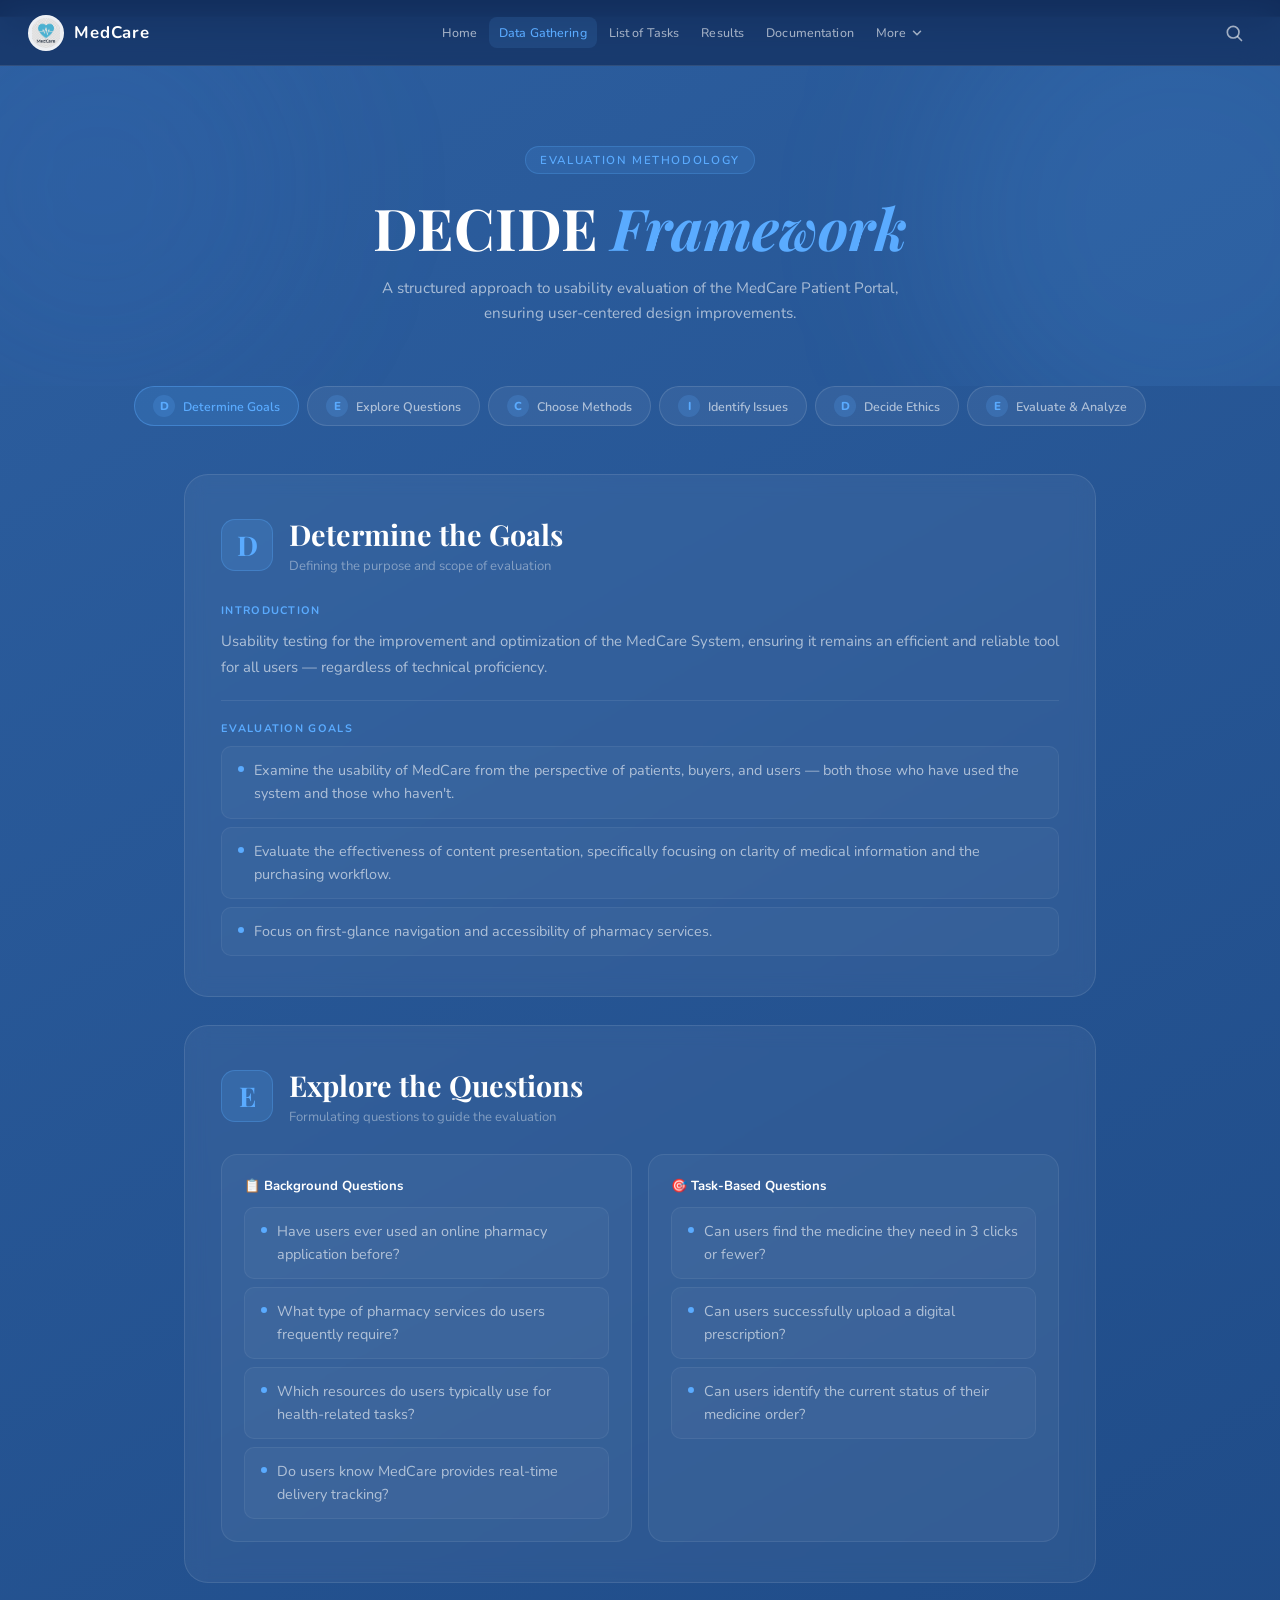
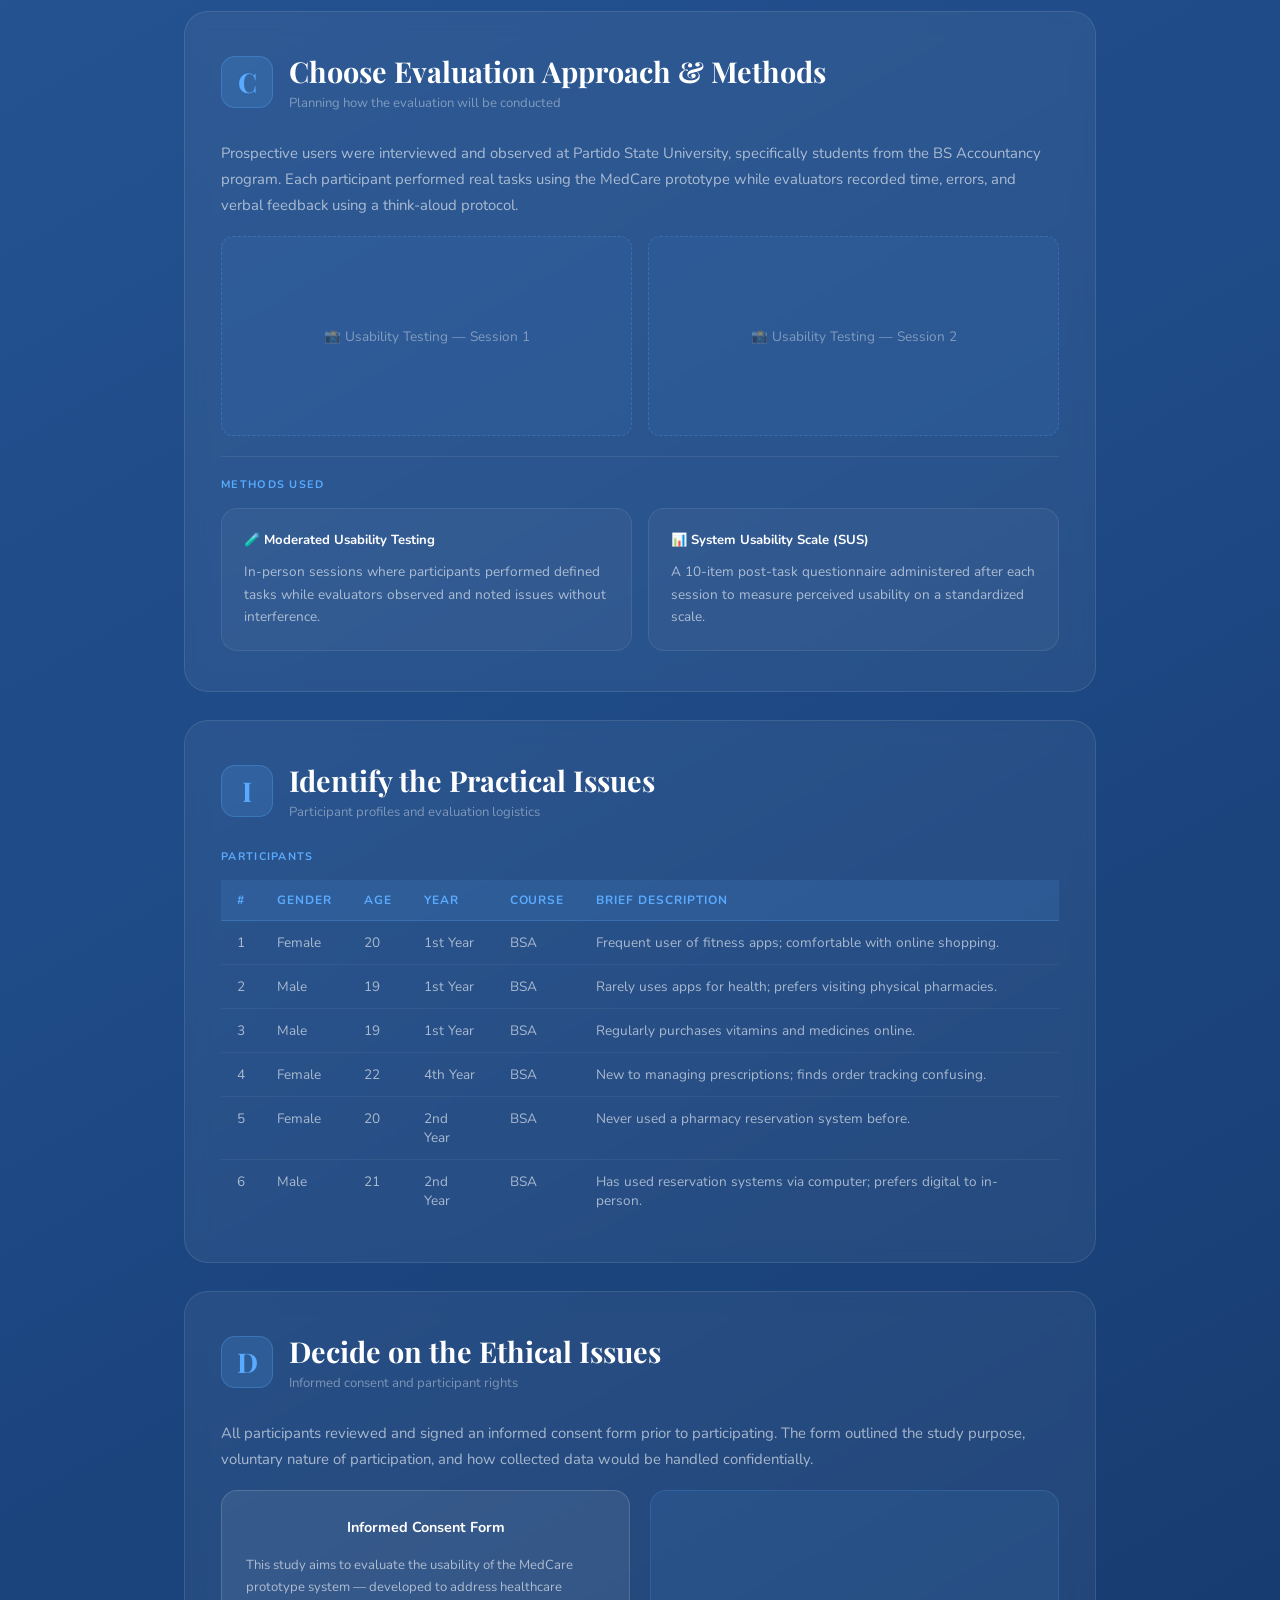
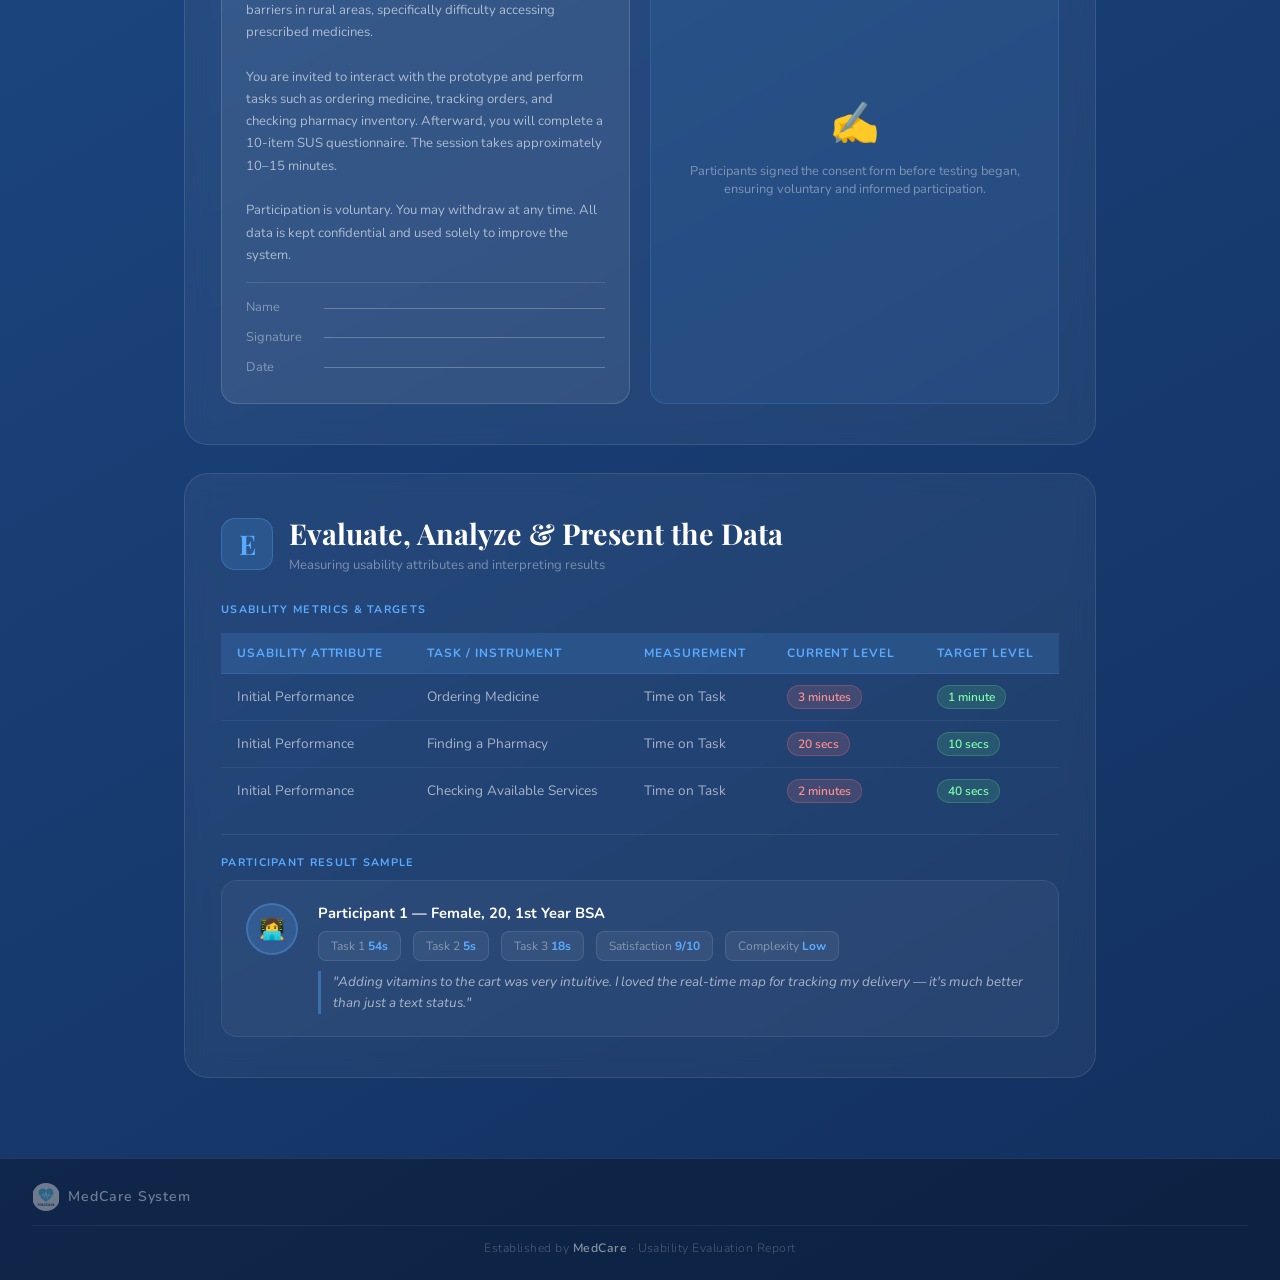
==== data_gathering.html @ a748c7f3 "Add files via upload" ====
<!DOCTYPE html>
<html lang="en">
<head>
  <meta charset="UTF-8" />
  <meta name="viewport" content="width=device-width, initial-scale=1.0"/>
  <title>Data Gathering – MedCare</title>
  <link href="https://fonts.googleapis.com/css2?family=Playfair+Display:ital,wght@0,600;0,700;1,600&family=Nunito:wght@300;400;500;600;700&display=swap" rel="stylesheet"/>
  <link rel="stylesheet" href="style.css">
  
</head>
<body>

<!-- SEARCH OVERLAY -->
<div class="search-overlay" id="searchOverlay">
  <div class="search-box">
    <svg class="search-icon-overlay" viewBox="0 0 24 24" fill="none" width="20" height="20">
      <circle cx="11" cy="11" r="7" stroke="currentColor" stroke-width="2"/>
      <path d="M16.5 16.5L21 21" stroke="currentColor" stroke-width="2" stroke-linecap="round"/>
    </svg>
    <input type="text" id="searchInput" placeholder="Search topics, sections…" autocomplete="off"/>
    <button class="search-close" id="searchClose" title="Close">
      <svg viewBox="0 0 24 24" fill="none" width="20" height="20">
        <path d="M18 6L6 18M6 6l12 12" stroke="currentColor" stroke-width="2" stroke-linecap="round"/>
      </svg>
    </button>
  </div>
  <div class="search-results" id="searchResults">
    <p class="search-hint">Type to search sections…</p>
  </div>
</div>

<!-- NAVBAR -->
<nav id="mainNav">
  <div class="nav-brand">
    <div class="nav-icon">
      <img src="MC_logo.png" alt="MedCare Logo" width="30" height="30" style="object-fit:contain;border-radius:50%;"/>
    </div>
    <span class="nav-title">MedCare</span>
  </div>
  <ul class="nav-links" id="navLinks">
    <li><a href="index.html" class="nav-link">Home</a></li>
    <li><a href="data_gathering.html" class="nav-link active">Data Gathering</a></li>
    <li><a href="task.html" class="nav-link">List of Tasks</a></li>
    <li><a href="results.html" class="nav-link">Results</a></li>
    <li><a href="documentation.html" class="nav-link">Documentation</a></li>
    <li class="nav-more-wrap">
      <button class="nav-link nav-more-btn" id="moreBtn">
        More
        <svg viewBox="0 0 16 16" fill="none" width="14" height="14">
          <path d="M4 6l4 4 4-4" stroke="currentColor" stroke-width="1.8" stroke-linecap="round" stroke-linejoin="round"/>
        </svg>
      </button>
      <div class="dropdown-menu" id="dropdownMenu">
        <a href="reflect.html" class="dropdown-item">Reflections</a>
        <a href="findings.html" class="dropdown-item">Additional Findings</a>
        <a href="prototype.html" class="dropdown-item">Prototype Walkthrough</a>
        <a href="videodemo.html" class="dropdown-item">Video Demonstration</a>
      </div>
    </li>
  </ul>
  <div class="nav-actions">
    <button class="search-btn" id="searchBtn" title="Search">
      <svg viewBox="0 0 24 24" fill="none" width="20" height="20">
        <circle cx="11" cy="11" r="7" stroke="currentColor" stroke-width="2"/>
        <path d="M16.5 16.5L21 21" stroke="currentColor" stroke-width="2" stroke-linecap="round"/>
      </svg>
    </button>
    <button class="hamburger" id="hamburger" title="Menu">
      <span></span><span></span><span></span>
    </button>
  </div>
</nav>

<!-- MOBILE MENU -->
<div class="mobile-menu" id="mobileMenu">
  <a href="index.html" class="mobile-link">Home</a>
  <a href="data_gathering.html" class="mobile-link active">Data Gathering</a>
  <a href="index.html#tasks" class="mobile-link">List of Tasks</a>
  <a href="results.html" class="mobile-link">Results</a>
  <a href="documentation.html" class="mobile-link">Documentation</a>
  <div class="mobile-divider"></div>
  <p class="mobile-section-label">More</p>
  <a href="reflect.html" class="mobile-link">Reflections</a>
  <a href="findings.html" class="mobile-link">Additional Findings</a>
  <a href="prototype.html" class="mobile-link">Prototype Walkthrough</a>
  <a href="videodemo.html" class="mobile-link">Video Demonstration</a>
</div>

<!-- HERO -->
<div class="decide-hero">
  <div class="orb1"></div>
  <div class="orb2"></div>
  <div class="decide-hero-content">
    <div class="decide-hero-badge">Evaluation Methodology</div>
    <h1>DECIDE <em>Framework</em></h1>
    <p>A structured approach to usability evaluation of the MedCare Patient Portal, ensuring user-centered design improvements.</p>
  </div>
</div>

<!-- STEP PILLS -->
<div class="decide-steps-nav">
  <a href="#step-d1" class="step-pill active"><span class="step-pill-letter">D</span> Determine Goals</a>
  <a href="#step-e1" class="step-pill"><span class="step-pill-letter">E</span> Explore Questions</a>
  <a href="#step-c" class="step-pill"><span class="step-pill-letter">C</span> Choose Methods</a>
  <a href="#step-i" class="step-pill"><span class="step-pill-letter">I</span> Identify Issues</a>
  <a href="#step-d2" class="step-pill"><span class="step-pill-letter">D</span> Decide Ethics</a>
  <a href="#step-e2" class="step-pill"><span class="step-pill-letter">E</span> Evaluate &amp; Analyze</a>
</div>

<!-- MAIN CONTENT -->
<div class="decide-content">

  <!-- D1 -->
  <div class="decide-card" id="step-d1">
    <div class="decide-card-header">
      <div class="decide-letter-badge">D</div>
      <div>
        <h2>Determine the Goals</h2>
        <p class="card-subtitle">Defining the purpose and scope of evaluation</p>
      </div>
    </div>
    <span class="section-label">Introduction</span>
    <p class="decide-text">
      Usability testing for the improvement and optimization of the MedCare System, ensuring it remains an efficient and reliable tool for all users — regardless of technical proficiency.
    </p>
    <div class="card-divider"></div>
    <span class="section-label">Evaluation Goals</span>
    <ul class="decide-list">
      <li>Examine the usability of MedCare from the perspective of patients, buyers, and users — both those who have used the system and those who haven't.</li>
      <li>Evaluate the effectiveness of content presentation, specifically focusing on clarity of medical information and the purchasing workflow.</li>
      <li>Focus on first-glance navigation and accessibility of pharmacy services.</li>
    </ul>
  </div>

  <!-- E1 -->
  <div class="decide-card" id="step-e1">
    <div class="decide-card-header">
      <div class="decide-letter-badge">E</div>
      <div>
        <h2>Explore the Questions</h2>
        <p class="card-subtitle">Formulating questions to guide the evaluation</p>
      </div>
    </div>
    <div class="two-col">
      <div class="sub-card">
        <h4>📋 Background Questions</h4>
        <ul class="decide-list">
          <li>Have users ever used an online pharmacy application before?</li>
          <li>What type of pharmacy services do users frequently require?</li>
          <li>Which resources do users typically use for health-related tasks?</li>
          <li>Do users know MedCare provides real-time delivery tracking?</li>
        </ul>
      </div>
      <div class="sub-card">
        <h4>🎯 Task-Based Questions</h4>
        <ul class="decide-list">
          <li>Can users find the medicine they need in 3 clicks or fewer?</li>
          <li>Can users successfully upload a digital prescription?</li>
          <li>Can users identify the current status of their medicine order?</li>
        </ul>
      </div>
    </div>
  </div>

  <!-- C -->
  <div class="decide-card" id="step-c">
    <div class="decide-card-header">
      <div class="decide-letter-badge">C</div>
      <div>
        <h2>Choose Evaluation Approach &amp; Methods</h2>
        <p class="card-subtitle">Planning how the evaluation will be conducted</p>
      </div>
    </div>
    <p class="decide-text">
      Prospective users were interviewed and observed at Partido State University, specifically students from the BS Accountancy program. Each participant performed real tasks using the MedCare prototype while evaluators recorded time, errors, and verbal feedback using a think-aloud protocol.
    </p>
    <div class="two-col">
      <div class="image-placeholder">📸 Usability Testing — Session 1</div>
      <div class="image-placeholder">📸 Usability Testing — Session 2</div>
    </div>
    <div class="card-divider"></div>
    <span class="section-label">Methods Used</span>
    <div class="two-col">
      <div class="sub-card">
        <h4>🧪 Moderated Usability Testing</h4>
        <p style="font-size:0.85rem;color:var(--white-60);line-height:1.65;">In-person sessions where participants performed defined tasks while evaluators observed and noted issues without interference.</p>
      </div>
      <div class="sub-card">
        <h4>📊 System Usability Scale (SUS)</h4>
        <p style="font-size:0.85rem;color:var(--white-60);line-height:1.65;">A 10-item post-task questionnaire administered after each session to measure perceived usability on a standardized scale.</p>
      </div>
    </div>
  </div>

  <!-- I -->
  <div class="decide-card" id="step-i">
    <div class="decide-card-header">
      <div class="decide-letter-badge">I</div>
      <div>
        <h2>Identify the Practical Issues</h2>
        <p class="card-subtitle">Participant profiles and evaluation logistics</p>
      </div>
    </div>
    <span class="section-label">Participants</span>
    <div class="decide-table-wrap">
      <table class="decide-table">
        <thead>
          <tr>
            <th>#</th><th>Gender</th><th>Age</th><th>Year</th><th>Course</th><th>Brief Description</th>
          </tr>
        </thead>
        <tbody>
          <tr><td>1</td><td>Female</td><td>20</td><td>1st Year</td><td>BSA</td><td>Frequent user of fitness apps; comfortable with online shopping.</td></tr>
          <tr><td>2</td><td>Male</td><td>19</td><td>1st Year</td><td>BSA</td><td>Rarely uses apps for health; prefers visiting physical pharmacies.</td></tr>
          <tr><td>3</td><td>Male</td><td>19</td><td>1st Year</td><td>BSA</td><td>Regularly purchases vitamins and medicines online.</td></tr>
          <tr><td>4</td><td>Female</td><td>22</td><td>4th Year</td><td>BSA</td><td>New to managing prescriptions; finds order tracking confusing.</td></tr>
          <tr><td>5</td><td>Female</td><td>20</td><td>2nd Year</td><td>BSA</td><td>Never used a pharmacy reservation system before.</td></tr>
          <tr><td>6</td><td>Male</td><td>21</td><td>2nd Year</td><td>BSA</td><td>Has used reservation systems via computer; prefers digital to in-person.</td></tr>
        </tbody>
      </table>
    </div>
  </div>

  <!-- D2 -->
  <div class="decide-card" id="step-d2">
    <div class="decide-card-header">
      <div class="decide-letter-badge">D</div>
      <div>
        <h2>Decide on the Ethical Issues</h2>
        <p class="card-subtitle">Informed consent and participant rights</p>
      </div>
    </div>
    <p class="decide-text">
      All participants reviewed and signed an informed consent form prior to participating. The form outlined the study purpose, voluntary nature of participation, and how collected data would be handled confidentially.
    </p>
    <div class="consent-grid">
      <div class="consent-doc">
        <h4>Informed Consent Form</h4>
        <p>This study aims to evaluate the usability of the MedCare prototype system — developed to address healthcare barriers in rural areas, specifically difficulty accessing prescribed medicines.</p>
        <br/>
        <p>You are invited to interact with the prototype and perform tasks such as ordering medicine, tracking orders, and checking pharmacy inventory. Afterward, you will complete a 10-item SUS questionnaire. The session takes approximately 10–15 minutes.</p>
        <br/>
        <p>Participation is voluntary. You may withdraw at any time. All data is kept confidential and used solely to improve the system.</p>
        <div class="sign-line">
          <div class="sign-field"><span>Name</span><div class="line"></div></div>
          <div class="sign-field"><span>Signature</span><div class="line"></div></div>
          <div class="sign-field"><span>Date</span><div class="line"></div></div>
        </div>
      </div>
      <div class="consent-photo">
        <div class="consent-photo-icon">✍️</div>
        <p>Participants signed the consent form before testing began, ensuring voluntary and informed participation.</p>
      </div>
    </div>
  </div>

  <!-- E2 -->
  <div class="decide-card" id="step-e2">
    <div class="decide-card-header">
      <div class="decide-letter-badge">E</div>
      <div>
        <h2>Evaluate, Analyze &amp; Present the Data</h2>
        <p class="card-subtitle">Measuring usability attributes and interpreting results</p>
      </div>
    </div>
    <span class="section-label">Usability Metrics &amp; Targets</span>
    <div class="metrics-table-wrap">
      <table class="metrics-table">
        <thead>
          <tr>
            <th>Usability Attribute</th>
            <th>Task / Instrument</th>
            <th>Measurement</th>
            <th>Current Level</th>
            <th>Target Level</th>
          </tr>
        </thead>
        <tbody>
          <tr>
            <td>Initial Performance</td><td>Ordering Medicine</td><td>Time on Task</td>
            <td><span class="badge-current">3 minutes</span></td>
            <td><span class="badge-target">1 minute</span></td>
          </tr>
          <tr>
            <td>Initial Performance</td><td>Finding a Pharmacy</td><td>Time on Task</td>
            <td><span class="badge-current">20 secs</span></td>
            <td><span class="badge-target">10 secs</span></td>
          </tr>
          <tr>
            <td>Initial Performance</td><td>Checking Available Services</td><td>Time on Task</td>
            <td><span class="badge-current">2 minutes</span></td>
            <td><span class="badge-target">40 secs</span></td>
          </tr>
        </tbody>
      </table>
    </div>
    <div class="card-divider"></div>
    <span class="section-label">Participant Result Sample</span>
    <div class="participant-result">
      <div class="participant-avatar">👩‍💻</div>
      <div class="participant-info">
        <h4>Participant 1 — Female, 20, 1st Year BSA</h4>
        <div class="participant-metrics">
          <div class="p-metric"><span>Task 1 </span><strong>54s</strong></div>
          <div class="p-metric"><span>Task 2 </span><strong>5s</strong></div>
          <div class="p-metric"><span>Task 3 </span><strong>18s</strong></div>
          <div class="p-metric"><span>Satisfaction </span><strong>9/10</strong></div>
          <div class="p-metric"><span>Complexity </span><strong>Low</strong></div>
        </div>
        <p class="participant-quote">"Adding vitamins to the cart was very intuitive. I loved the real-time map for tracking my delivery — it's much better than just a text status."</p>
      </div>
    </div>
  </div>

</div>

<!-- FOOTER -->
<footer>
  <div class="footer-top">
    <div class="footer-logo">
      <img src="MC_logo.png" alt="MedCare Logo" width="28" height="28" style="object-fit:contain;opacity:0.45;border-radius:50%;"/>
      <span class="footer-brand">MedCare System</span>
    </div>

  </div>
  <div class="footer-bottom" style="text-align:center;">
    <p class="footer-text">Established by <span class="footer-highlight">MedCare</span> · Usability Evaluation Report</p>
  </div>
</footer>

<script src="script.js"></script>
</body>
</html>
---- style.css ----
:root {
  --bg-top: #2d5fa0;
  --bg-mid: #1e4a86;
  --bg-bottom: #122f5e;
  --accent: #5aabff;
  --accent-glow: rgba(90,171,255,0.35);
  --white: #ffffff;
  --white-80: rgba(255,255,255,0.80);
  --white-60: rgba(255,255,255,0.60);
  --white-40: rgba(255,255,255,0.40);
  --white-20: rgba(255,255,255,0.18);
  --white-10: rgba(255,255,255,0.09);
  --avatar-bg: rgba(160,195,240,0.40);
  --nav-h: 66px;
}

*, *::before, *::after { box-sizing: border-box; margin: 0; padding: 0; }

html { scroll-behavior: smooth; }

body {
  font-family: 'Nunito', sans-serif;
  background: linear-gradient(150deg, var(--bg-top) 0%, var(--bg-mid) 50%, var(--bg-bottom) 100%);
  min-height: 100vh;
  color: var(--white);
  overflow-x: hidden;
}

/* ══════════════════════════════════════
   NAV
══════════════════════════════════════ */
nav {
  position: sticky;
  top: 0;
  z-index: 100;
  height: var(--nav-h);
  display: flex;
  align-items: center;
  justify-content: space-between;
  padding: 0 28px;
  background: rgba(18, 47, 94, 0.72);
  backdrop-filter: blur(18px);
  -webkit-backdrop-filter: blur(18px);
  border-bottom: 1px solid rgba(255,255,255,0.10);
  gap: 16px;
}

/* Brand */
.nav-brand {
  display: flex;
  align-items: center;
  gap: 10px;
  flex-shrink: 0;
  text-decoration: none;
}

.nav-icon {
  width: 36px;
  height: 36px;
  border-radius: 50%;
  background: rgba(255,255,255,0.92);
  display: flex;
  align-items: center;
  justify-content: center;
  border: 1.5px solid rgba(255,255,255,0.28);
  transition: background 0.2s;
  overflow: hidden;
}

.nav-brand:hover .nav-icon {
  background: rgba(255,255,255,0.20);
}

.nav-title {
  font-size: 1.05rem;
  font-weight: 700;
  letter-spacing: 0.05em;
  color: var(--white);
}

/* Desktop links */
.nav-links {
  display: flex;
  list-style: none;
  align-items: center;
  gap: 2px;
  flex: 1;
  justify-content: center;
  flex-wrap: nowrap;
}

.nav-link {
  font-size: 0.78rem;
  font-weight: 500;
  color: var(--white-60);
  text-decoration: none;
  padding: 7px 10px;
  border-radius: 8px;
  white-space: nowrap;
  transition: color 0.2s, background 0.2s;
  background: none;
  border: none;
  cursor: pointer;
  font-family: 'Nunito', sans-serif;
  display: flex;
  align-items: center;
  gap: 4px;
  letter-spacing: 0.01em;
}

.nav-link:hover, .nav-link.active {
  color: var(--white);
  background: rgba(255,255,255,0.10);
}

.nav-link.active {
  color: var(--accent);
  background: rgba(90,171,255,0.12);
}

/* More dropdown */
.nav-more-wrap {
  position: relative;
  list-style: none;
}

.nav-more-btn svg {
  transition: transform 0.25s ease;
}

.nav-more-btn.open svg {
  transform: rotate(180deg);
}

.dropdown-menu {
  position: absolute;
  top: calc(100% + 10px);
  right: 0;
  min-width: 190px;
  background: rgba(18, 47, 94, 0.96);
  backdrop-filter: blur(20px);
  -webkit-backdrop-filter: blur(20px);
  border: 1px solid rgba(255,255,255,0.13);
  border-radius: 14px;
  padding: 8px;
  display: flex;
  flex-direction: column;
  gap: 2px;
  box-shadow: 0 16px 48px rgba(0,0,0,0.40);
  opacity: 0;
  pointer-events: none;
  transform: translateY(-8px) scale(0.97);
  transition: opacity 0.22s ease, transform 0.22s ease;
  z-index: 200;
}

.dropdown-menu.open {
  opacity: 1;
  pointer-events: all;
  transform: translateY(0) scale(1);
}

.dropdown-item {
  font-size: 0.82rem;
  font-weight: 500;
  color: var(--white-60);
  text-decoration: none;
  padding: 9px 14px;
  border-radius: 8px;
  transition: color 0.18s, background 0.18s;
  white-space: nowrap;
}

.dropdown-item:hover {
  color: var(--white);
  background: rgba(255,255,255,0.09);
}

.dropdown-item.active {
  color: var(--accent);
  background: rgba(90,171,255,0.12);
}

/* Nav actions */
.nav-actions {
  display: flex;
  align-items: center;
  gap: 6px;
  flex-shrink: 0;
}

.search-btn {
  background: none;
  border: none;
  cursor: pointer;
  color: var(--white-60);
  width: 36px;
  height: 36px;
  border-radius: 50%;
  display: flex;
  align-items: center;
  justify-content: center;
  transition: color 0.2s, background 0.2s;
}

.search-btn:hover {
  color: var(--white);
  background: rgba(255,255,255,0.10);
}

.hamburger {
  background: none;
  border: none;
  cursor: pointer;
  display: none;
  flex-direction: column;
  gap: 5px;
  padding: 6px;
  width: 36px;
  height: 36px;
  align-items: center;
  justify-content: center;
  border-radius: 8px;
  transition: background 0.2s;
}

.hamburger:hover { background: rgba(255,255,255,0.10); }

.hamburger span {
  display: block;
  width: 22px;
  height: 2px;
  background: var(--white);
  border-radius: 2px;
  transition: transform 0.3s ease, opacity 0.3s ease;
}

.hamburger.open span:nth-child(1) { transform: translateY(7px) rotate(45deg); }
.hamburger.open span:nth-child(2) { opacity: 0; }
.hamburger.open span:nth-child(3) { transform: translateY(-7px) rotate(-45deg); }

/* ══════════════════════════════════════
   MOBILE MENU
══════════════════════════════════════ */
.mobile-menu {
  position: fixed;
  top: var(--nav-h);
  left: 0; right: 0;
  background: rgba(15, 40, 82, 0.97);
  backdrop-filter: blur(20px);
  -webkit-backdrop-filter: blur(20px);
  border-bottom: 1px solid rgba(255,255,255,0.10);
  padding: 16px;
  display: flex;
  flex-direction: column;
  gap: 2px;
  z-index: 99;
  transform: translateY(-110%);
  transition: transform 0.35s cubic-bezier(0.4,0,0.2,1);
  max-height: calc(100vh - var(--nav-h));
  overflow-y: auto;
}

.mobile-menu.open {
  transform: translateY(0);
}

.mobile-link {
  font-size: 0.92rem;
  font-weight: 500;
  color: var(--white-60);
  text-decoration: none;
  padding: 12px 14px;
  border-radius: 10px;
  transition: color 0.2s, background 0.2s;
}

.mobile-link:hover, .mobile-link.active {
  color: var(--white);
  background: rgba(255,255,255,0.08);
}

.mobile-link.active { color: var(--accent); }

.mobile-divider {
  height: 1px;
  background: rgba(255,255,255,0.10);
  margin: 8px 0;
}

.mobile-section-label {
  font-size: 0.7rem;
  font-weight: 600;
  color: var(--white-40);
  text-transform: uppercase;
  letter-spacing: 0.12em;
  padding: 4px 14px 2px;
}

/* ══════════════════════════════════════
   SEARCH OVERLAY
══════════════════════════════════════ */
.search-overlay {
  position: fixed;
  inset: 0;
  z-index: 300;
  background: rgba(12, 32, 68, 0.88);
  backdrop-filter: blur(16px);
  -webkit-backdrop-filter: blur(16px);
  display: flex;
  flex-direction: column;
  align-items: center;
  padding-top: 100px;
  opacity: 0;
  pointer-events: none;
  transition: opacity 0.25s ease;
}

.search-overlay.open {
  opacity: 1;
  pointer-events: all;
}

.search-box {
  display: flex;
  align-items: center;
  gap: 12px;
  width: 100%;
  max-width: 560px;
  background: rgba(255,255,255,0.08);
  border: 1.5px solid rgba(255,255,255,0.20);
  border-radius: 14px;
  padding: 14px 18px;
  margin: 0 20px;
  transition: border-color 0.2s;
}

.search-box:focus-within {
  border-color: var(--accent);
  box-shadow: 0 0 0 4px rgba(90,171,255,0.15);
}

.search-icon-overlay {
  color: var(--white-60);
  flex-shrink: 0;
}

#searchInput {
  flex: 1;
  background: none;
  border: none;
  outline: none;
  font-family: 'Nunito', sans-serif;
  font-size: 1rem;
  font-weight: 500;
  color: var(--white);
}

#searchInput::placeholder { color: var(--white-40); }

.search-close {
  background: none;
  border: none;
  color: var(--white-60);
  cursor: pointer;
  padding: 4px;
  border-radius: 6px;
  display: flex;
  transition: color 0.2s;
}

.search-close:hover { color: var(--white); }

.search-results {
  width: 100%;
  max-width: 560px;
  margin: 12px 20px 0;
  display: flex;
  flex-direction: column;
  gap: 4px;
}

.search-hint {
  font-size: 0.85rem;
  color: var(--white-40);
  text-align: center;
  padding: 20px 0;
}

.search-result-item {
  display: flex;
  align-items: center;
  gap: 12px;
  background: rgba(255,255,255,0.06);
  border: 1px solid rgba(255,255,255,0.09);
  border-radius: 10px;
  padding: 13px 16px;
  text-decoration: none;
  color: var(--white-80);
  font-size: 0.88rem;
  font-weight: 500;
  transition: background 0.18s, color 0.18s;
  cursor: pointer;
}

.search-result-item:hover {
  background: rgba(90,171,255,0.12);
  color: var(--white);
  border-color: rgba(90,171,255,0.25);
}

.search-result-icon {
  width: 30px;
  height: 30px;
  border-radius: 8px;
  background: rgba(90,171,255,0.15);
  display: flex;
  align-items: center;
  justify-content: center;
  font-size: 0.85rem;
  flex-shrink: 0;
}

/* ══════════════════════════════════════
   MAIN / HERO
══════════════════════════════════════ */
main {
  position: relative;
  display: flex;
  flex-direction: column;
  align-items: center;
  padding: 60px 24px 80px;
  overflow: hidden;
}

/* Decorative background orbs */
.bg-orb {
  position: absolute;
  border-radius: 50%;
  filter: blur(80px);
  pointer-events: none;
  z-index: 0;
}

.orb1 {
  width: 500px; height: 500px;
  background: rgba(90,171,255,0.12);
  top: -100px; right: -150px;
}

.orb2 {
  width: 400px; height: 400px;
  background: rgba(60,120,200,0.10);
  bottom: 0; left: -100px;
}

.orb3 {
  width: 250px; height: 250px;
  background: rgba(120,180,255,0.08);
  top: 50%; left: 50%;
  transform: translate(-50%, -50%);
}

/* Hero */
.hero-title {
  position: relative;
  z-index: 1;
  text-align: center;
  margin-bottom: 64px;
  animation: fadeDown 0.8s ease both;
}

.hero-badge {
  display: inline-block;
  font-size: 0.72rem;
  font-weight: 600;
  letter-spacing: 0.14em;
  text-transform: uppercase;
  color: var(--accent);
  background: rgba(90,171,255,0.12);
  border: 1px solid rgba(90,171,255,0.25);
  padding: 5px 14px;
  border-radius: 100px;
  margin-bottom: 20px;
}

.hero-title h1 {
  font-family: 'Playfair Display', serif;
  font-size: clamp(2.4rem, 6vw, 4rem);
  font-weight: 700;
  color: var(--white);
  line-height: 1.15;
  max-width: 680px;
  margin: 0 auto 18px;
}

.hero-title h1 em {
  font-style: italic;
  color: var(--accent);
  display: block;
}

.hero-sub {
  font-size: 0.95rem;
  color: var(--white-60);
  max-width: 520px;
  margin: 0 auto;
  line-height: 1.65;
  font-weight: 400;
}

@keyframes fadeDown {
  from { opacity: 0; transform: translateY(-20px); }
  to   { opacity: 1; transform: translateY(0); }
}

/* ══════════════════════════════════════
   TEAM SECTION
══════════════════════════════════════ */
.team-section {
  position: relative;
  z-index: 1;
  width: 100%;
  max-width: 760px;
  display: flex;
  flex-direction: column;
  align-items: center;
  gap: 12px;
  background: rgba(255,255,255,0.04);
  border: 1px solid rgba(255,255,255,0.10);
  border-radius: 24px;
  padding: 40px 32px;
  backdrop-filter: blur(8px);
  -webkit-backdrop-filter: blur(8px);
}

.team-heading {
  font-family: 'Nunito', sans-serif;
  font-size: 0.72rem;
  font-weight: 700;
  color: var(--white-40);
  letter-spacing: 0.16em;
  text-transform: uppercase;
  margin-bottom: 24px;
  animation: fadeDown 0.9s ease 0.1s both;
}

/* Rows */
.team-row {
  display: flex;
  justify-content: center;
  gap: 40px;
  width: 100%;
}

.leader-row { animation: fadeUp 0.7s ease 0.2s both; }
.members-row {
  animation: fadeUp 0.7s ease 0.35s both;
  flex-wrap: wrap;
  gap: 32px 40px;
}

@keyframes fadeUp {
  from { opacity: 0; transform: translateY(22px); }
  to   { opacity: 1; transform: translateY(0); }
}

/* Member card */
.member {
  display: flex;
  flex-direction: column;
  align-items: center;
  gap: 10px;
  width: 110px;
}

.avatar {
  position: relative;
  width: 70px;
  height: 70px;
  border-radius: 50%;
  background: var(--avatar-bg);
  border: 2px solid rgba(255,255,255,0.20);
  display: flex;
  align-items: center;
  justify-content: center;
  overflow: visible;
  backdrop-filter: blur(4px);
  transition: transform 0.3s ease, border-color 0.3s ease, box-shadow 0.3s ease;
  cursor: default;
}

.avatar:hover {
  transform: translateY(-4px) scale(1.07);
  border-color: rgba(90,171,255,0.55);
  box-shadow: 0 10px 30px rgba(90,171,255,0.20);
}

.avatar-inner {
  font-size: 1.9rem;
  line-height: 1;
  overflow: hidden;
  width: 100%;
  height: 100%;
  display: flex;
  align-items: center;
  justify-content: center;
  border-radius: 50%;
}

/* Leader specific */
.leader-avatar {
  width: 88px;
  height: 88px;
}

.leader-avatar .avatar-inner { font-size: 2.4rem; }

.avatar-ring {
  position: absolute;
  inset: -5px;
  border-radius: 50%;
  border: 2px solid var(--accent);
  opacity: 0.45;
  animation: pulse-ring 2.5s ease-in-out infinite;
}

@keyframes pulse-ring {
  0%, 100% { transform: scale(1); opacity: 0.45; }
  50% { transform: scale(1.06); opacity: 0.20; }
}

.member-name {
  font-size: 0.73rem;
  font-weight: 600;
  color: var(--white-80);
  text-align: center;
  line-height: 1.35;
}

.member-role {
  font-size: 0.67rem;
  color: var(--white-40);
  font-weight: 500;
  text-align: center;
}

.leader-badge {
  font-size: 0.65rem;
  font-weight: 700;
  color: var(--accent);
  background: rgba(90,171,255,0.12);
  border: 1px solid rgba(90,171,255,0.25);
  padding: 2px 10px;
  border-radius: 100px;
  letter-spacing: 0.06em;
  text-transform: uppercase;
}

/* ══════════════════════════════════════
   STATS STRIP
══════════════════════════════════════ */
.stats-strip {
  position: relative;
  z-index: 1;
  display: flex;
  align-items: center;
  gap: 0;
  margin-top: 40px;
  background: rgba(255,255,255,0.05);
  border: 1px solid rgba(255,255,255,0.10);
  border-radius: 16px;
  padding: 20px 40px;
  animation: fadeUp 0.7s ease 0.5s both;
}

.stat-item {
  display: flex;
  flex-direction: column;
  align-items: center;
  gap: 4px;
  padding: 0 32px;
}

.stat-num {
  font-family: 'Playfair Display', serif;
  font-size: 1.6rem;
  font-weight: 700;
  color: var(--white);
}

.stat-label {
  font-size: 0.72rem;
  color: var(--white-40);
  font-weight: 500;
  letter-spacing: 0.04em;
  white-space: nowrap;
}

.stat-divider {
  width: 1px;
  height: 40px;
  background: rgba(255,255,255,0.12);
}

/* ══════════════════════════════════════
   FOOTER
══════════════════════════════════════ */
footer {
  background: rgba(0,0,0,0.30);
  border-top: 1px solid rgba(255,255,255,0.09);
  padding: 24px 32px;
}

.footer-top {
  display: flex;
  align-items: center;
  justify-content: space-between;
  flex-wrap: wrap;
  gap: 16px;
  margin-bottom: 14px;
}

.footer-logo {
  display: flex;
  align-items: center;
  gap: 8px;
}

.footer-brand {
  font-size: 0.88rem;
  font-weight: 600;
  color: rgba(255,255,255,0.40);
  letter-spacing: 0.06em;
}

.footer-links {
  display: flex;
  gap: 20px;
}

.footer-links a {
  font-size: 0.80rem;
  color: rgba(255,255,255,0.30);
  text-decoration: none;
  transition: color 0.2s;
}

.footer-links a:hover { color: rgba(255,255,255,0.65); }

.footer-bottom {
  border-top: 1px solid rgba(255,255,255,0.07);
  padding-top: 14px;
  text-align: center;
}

.footer-text {
  font-size: 0.76rem;
  color: rgba(255,255,255,0.25);
  font-weight: 300;
  letter-spacing: 0.04em;
}

.footer-highlight {
  color: rgba(255,255,255,0.50);
  font-weight: 600;
}

/* ══════════════════════════════════════
   RESPONSIVE
══════════════════════════════════════ */
@media (max-width: 900px) {
  .nav-links { display: none; }
  .hamburger { display: flex; }
}

@media (max-width: 560px) {
  .members-row { gap: 24px; }
  .member { width: 86px; }
  .avatar { width: 58px; height: 58px; }
  .avatar-inner { font-size: 1.55rem; }
  .stats-strip { flex-direction: column; gap: 16px; padding: 20px 24px; }
  .stat-divider { width: 60px; height: 1px; }
  .team-section { padding: 28px 18px; }
  .footer-top { flex-direction: column; align-items: center; text-align: center; }
  .footer-links { flex-wrap: wrap; justify-content: center; gap: 12px; }
  .video-wrapper iframe, .video-wrapper video { height: 220px; }
  .findings-container, .reflection-container { padding: 40px 16px 60px; }
  .prototype-section { padding: 30px 16px 60px; }
}

@media (max-width: 768px) {
  .video-wrapper iframe, .video-wrapper video { height: 280px; }
}

/* ══════════════════════════════════════
   SUBPAGE STYLES
══════════════════════════════════════ */



.video-section {
  padding: 60px 20px 80px;
  text-align: center;
}

.video-container {
  max-width: 900px;
  margin: 0 auto;
}

.video-title {
  font-family: 'Playfair Display', serif;
  font-size: clamp(1.8rem, 4vw, 2.6rem);
  font-weight: 700;
  color: var(--white);
  margin-bottom: 10px;
}

.video-subtitle {
  color: var(--white-60);
  margin-bottom: 30px;
}

.video-wrapper {
  max-width: 900px;
  margin: 0 auto;
  border-radius: 20px;
  overflow: hidden;
  box-shadow: 0 10px 30px rgba(0,0,0,0.1);
}

.video-wrapper iframe,
.video-wrapper video {
  width: 100%;
  height: 500px;
  border: none;
}

.video-actions {
  margin-top: 25px;
}

.video-btn {
  display: inline-block;
  padding: 12px 24px;
  background: #2c7be5;
  color: white;
  border-radius: 10px;
  text-decoration: none;
  font-weight: 600;
  transition: 0.3s;
}

.video-btn:hover {
  background: #1a5edb;
}

/* SIMPLE NAV */
.simple-nav {
  display: flex;
  justify-content: space-between;
  padding: 15px 30px;
  background: white;
  box-shadow: 0 2px 10px rgba(0,0,0,0.05);
}

.back-btn {
  text-decoration: none;
  color: #2c7be5;
  font-weight: 600;
}

.page-header {
  text-align: center;
  padding: 60px 20px 30px;
}

.page-header h1 {
  font-size: 2.5rem;
}

.page-header p {
  color: #666;
}

/* FINDINGS */
.findings-container {
  max-width: 900px;
  margin: auto;
  padding: 60px 24px 80px;
}

.findings-page-title, .reflection-page-title {
  font-family: 'Playfair Display', serif;
  font-size: clamp(1.8rem, 4vw, 2.6rem);
  font-weight: 700; color: var(--white);
  margin-bottom: 8px;
}

.findings-page-sub, .reflection-page-sub {
  font-size: 0.92rem; color: var(--white-60); line-height: 1.65;
  margin-bottom: 36px;
}

.finding-card {
  background: rgba(255,255,255,0.06);
  border: 1px solid rgba(255,255,255,0.10);
  padding: 24px;
  margin-bottom: 16px;
  border-radius: 18px;
  backdrop-filter: blur(10px);
  transition: transform 0.2s, box-shadow 0.2s;
}

.finding-card:hover {
  transform: translateY(-4px);
  box-shadow: 0 12px 32px rgba(0,0,0,0.20);
}

.finding-card h3 {
  margin-bottom: 10px;
  color: var(--white);
  font-size: 1rem;
}

.finding-card p {
  color: var(--white-60);
  font-size: 0.9rem;
  line-height: 1.7;
}

/* FOOTER */
.simple-footer {
  text-align: center;
  padding: 20px;
  color: #888;
}

/* PROTOTYPE PAGE */
.prototype-section {
  max-width: 900px;
  margin: auto;
  padding: 40px 24px 80px;
  text-align: center;
}

/* VIDEO */
.video-wrapper {
  border-radius: 20px;
  overflow: hidden;
  box-shadow: 0 10px 30px rgba(0,0,0,0.1);
  margin-bottom: 40px;
}

.video-wrapper iframe {
  width: 100%;
  height: 500px;
  border: none;
}

/* FIGMA BOX */
.figma-box {
  background: rgba(255,255,255,0.06);
  border: 1px solid rgba(255,255,255,0.10);
  padding: 30px;
  border-radius: 20px;
  color: var(--white-60);
}

.figma-box h3 { color: var(--white); margin-bottom: 10px; }
.figma-box p { color: var(--white-60); font-size: 0.9rem; line-height: 1.65; }

.figma-btn {
  display: inline-block;
  margin-top: 15px;
  padding: 12px 24px;
  background: #a259ff; /* Figma color vibe */
  color: white;
  border-radius: 10px;
  text-decoration: none;
  font-weight: 600;
  transition: 0.3s;
}

.figma-btn:hover {
  background: #7a3fe0;
}

/* REFLECTION */
.reflection-container {
  max-width: 900px;
  margin: auto;
  padding: 60px 24px 80px;
}

.reflection-card {
  background: rgba(255,255,255,0.06);
  border: 1px solid rgba(255,255,255,0.10);
  padding: 26px;
  margin-bottom: 16px;
  border-radius: 18px;
  backdrop-filter: blur(10px);
  transition: transform 0.2s, box-shadow 0.2s;
}

.reflection-card:hover {
  transform: translateY(-4px);
  box-shadow: 0 12px 32px rgba(0,0,0,0.20);
}

.reflection-card h3 {
  margin-bottom: 10px;
  color: var(--white);
  font-size: 1rem;
}

.reflection-card p {
  color: var(--white-60);
  font-size: 0.9rem;
  line-height: 1.7;
}
/* ══════════════════════════════════════
   PARTICIPANT PAGE
══════════════════════════════════════ */
.participant-hero {
  position: relative;
  text-align: center;
  padding: 80px 24px 52px;
  overflow: hidden;
}
.participant-hero .p-orb1 {
  position: absolute; border-radius: 50%; filter: blur(80px);
  pointer-events: none; z-index: 0;
  width: 500px; height: 500px;
  background: rgba(90,171,255,0.12); top: -100px; right: -150px;
}
.participant-hero .p-orb2 {
  position: absolute; border-radius: 50%; filter: blur(80px);
  pointer-events: none; z-index: 0;
  width: 400px; height: 400px;
  background: rgba(60,120,200,0.10); bottom: 0; left: -100px;
}
.participant-hero-content { position: relative; z-index: 1; }
.participant-hero-badge {
  display: inline-block; font-size: 0.72rem; font-weight: 600;
  letter-spacing: 0.14em; text-transform: uppercase; color: var(--accent);
  background: rgba(90,171,255,0.12); border: 1px solid rgba(90,171,255,0.25);
  padding: 5px 14px; border-radius: 100px; margin-bottom: 20px;
}
.participant-hero h1 {
  font-family: 'Playfair Display', serif;
  font-size: clamp(2.2rem, 5vw, 3.4rem); font-weight: 700;
  color: var(--white); line-height: 1.15; margin-bottom: 16px;
}
.participant-hero h1 em { font-style: italic; color: var(--accent); }
.participant-hero p {
  font-size: 0.95rem; color: var(--white-60);
  max-width: 540px; margin: 0 auto; line-height: 1.65;
}

/* Content wrapper */
.participant-content {
  max-width: 960px; margin: 0 auto;
  padding: 0 24px 80px;
  display: flex; flex-direction: column; gap: 28px;
}

/* Glass card */
.participant-card {
  background: rgba(255,255,255,0.05);
  border: 1px solid rgba(255,255,255,0.10);
  border-radius: 24px; padding: 40px 36px;
  backdrop-filter: blur(10px);
}
.participant-card-header {
  display: flex; align-items: center; gap: 14px; margin-bottom: 28px;
}
.p-card-icon {
  width: 48px; height: 48px; border-radius: 14px; flex-shrink: 0;
  background: rgba(90,171,255,0.15); border: 1px solid rgba(90,171,255,0.30);
  display: flex; align-items: center; justify-content: center; font-size: 1.4rem;
}
.participant-card-header h2 {
  font-family: 'Playfair Display', serif;
  font-size: clamp(1.2rem, 2.5vw, 1.7rem);
  font-weight: 700; color: var(--white); margin: 0;
}
.p-card-subtitle { font-size: 0.82rem; color: var(--white-40); margin-top: 4px; }
.p-section-label {
  font-size: 0.68rem; font-weight: 700; letter-spacing: 0.12em;
  text-transform: uppercase; color: var(--accent); margin-bottom: 12px; display: block;
}
.p-card-text { color: var(--white-60); line-height: 1.75; font-size: 0.93rem; margin-bottom: 18px; }
.p-card-divider { height: 1px; background: rgba(255,255,255,0.08); margin: 24px 0; }

/* Participant grid */
.p-grid {
  display: grid; grid-template-columns: repeat(3, 1fr); gap: 16px;
}
.p-member-card {
  background: rgba(255,255,255,0.04);
  border: 1px solid rgba(255,255,255,0.08);
  border-radius: 18px; padding: 24px 20px;
  display: flex; flex-direction: column; align-items: center;
  text-align: center; gap: 10px;
  transition: transform 0.25s, box-shadow 0.25s, border-color 0.25s;
}
.p-member-card:hover {
  transform: translateY(-5px);
  box-shadow: 0 14px 36px rgba(0,0,0,0.22);
  border-color: rgba(90,171,255,0.30);
}
.p-avatar {
  width: 68px; height: 68px; border-radius: 50%;
  background: rgba(90,171,255,0.18);
  border: 2px solid rgba(90,171,255,0.30);
  display: flex; align-items: center; justify-content: center;
  font-size: 1.8rem; overflow: hidden;
  transition: border-color 0.25s, box-shadow 0.25s;
}
.p-member-card:hover .p-avatar {
  border-color: rgba(90,171,255,0.65);
  box-shadow: 0 0 0 4px rgba(90,171,255,0.12);
}
.p-avatar img { width: 100%; height: 100%; object-fit: cover; border-radius: 50%; display: block; }
.p-num {
  font-size: 0.65rem; font-weight: 700; letter-spacing: 0.12em; text-transform: uppercase;
  color: var(--accent); background: rgba(90,171,255,0.12);
  border: 1px solid rgba(90,171,255,0.22); border-radius: 100px;
  padding: 2px 9px;
}
.p-name { font-size: 0.88rem; font-weight: 700; color: var(--white); line-height: 1.3; }
.p-demo { font-size: 0.78rem; color: var(--accent); font-weight: 600; }
.p-desc { font-size: 0.78rem; color: var(--white-60); line-height: 1.55; }
.p-tags { display: flex; flex-wrap: wrap; justify-content: center; gap: 5px; margin-top: 4px; }
.p-tag {
  font-size: 0.68rem; font-weight: 600; padding: 3px 9px;
  background: rgba(255,255,255,0.06); border: 1px solid rgba(255,255,255,0.10);
  border-radius: 100px; color: var(--white-60);
}

/* Stats row */
.p-stats-row {
  display: grid; grid-template-columns: repeat(4, 1fr); gap: 14px;
}
.p-stat-card {
  background: rgba(90,171,255,0.08); border: 1px solid rgba(90,171,255,0.18);
  border-radius: 16px; padding: 18px; text-align: center;
}
.p-stat-value {
  font-family: 'Playfair Display', serif; font-size: 1.8rem;
  font-weight: 700; color: var(--accent); line-height: 1;
}
.p-stat-label { font-size: 0.76rem; color: var(--white-40); margin-top: 6px; }

/* Methodology box */
.p-methodology {
  background: rgba(90,171,255,0.06);
  border-left: 4px solid rgba(90,171,255,0.40);
  border-radius: 12px; padding: 24px 26px;
  margin-top: 8px;
}
.p-methodology p { color: var(--white-70, var(--white-60)); line-height: 1.8; font-size: 0.93rem; margin: 0; }

/* Criteria list */
.p-criteria { list-style: none; padding: 0; margin: 0; display: flex; flex-direction: column; gap: 10px; }
.p-criteria li {
  display: flex; align-items: flex-start; gap: 12px;
  padding: 14px 18px; font-size: 0.9rem; color: var(--white-60); line-height: 1.6;
  background: rgba(255,255,255,0.03); border: 1px solid rgba(255,255,255,0.07); border-radius: 12px;
}
.p-criteria li::before {
  content: ''; width: 6px; height: 6px; border-radius: 50%;
  background: var(--accent); flex-shrink: 0; margin-top: 7px;
}

/* Responsive */
@media (max-width: 720px) {
  .p-grid { grid-template-columns: repeat(2, 1fr); }
  .p-stats-row { grid-template-columns: repeat(2, 1fr); }
}
@media (max-width: 480px) {
  .p-grid { grid-template-columns: 1fr; }
  .p-stats-row { grid-template-columns: repeat(2, 1fr); }
  .participant-card { padding: 24px 18px; }
  .participant-content { padding: 0 14px 60px; }
}


    .decide-hero {
      position: relative;
      text-align: center;
      padding: 80px 24px 60px;
      overflow: hidden;
    }
    .decide-hero .orb1 {
      position: absolute; border-radius: 50%; filter: blur(80px);
      pointer-events: none; z-index: 0;
      width: 500px; height: 500px; background: rgba(90,171,255,0.12); top: -100px; right: -150px;
    }
    .decide-hero .orb2 {
      position: absolute; border-radius: 50%; filter: blur(80px);
      pointer-events: none; z-index: 0;
      width: 400px; height: 400px; background: rgba(60,120,200,0.10); bottom: 0; left: -100px;
    }
    .decide-hero-content { position: relative; z-index: 1; }
    .decide-hero-badge {
      display: inline-block; font-size: 0.72rem; font-weight: 600;
      letter-spacing: 0.14em; text-transform: uppercase; color: var(--accent);
      background: rgba(90,171,255,0.12); border: 1px solid rgba(90,171,255,0.25);
      padding: 5px 14px; border-radius: 100px; margin-bottom: 20px;
    }
    .decide-hero h1 {
      font-family: 'Playfair Display', serif;
      font-size: clamp(2.2rem, 5vw, 3.6rem); font-weight: 700; color: var(--white);
      line-height: 1.15; margin-bottom: 16px;
    }
    .decide-hero h1 em { font-style: italic; color: var(--accent); }
    .decide-hero p { font-size: 0.95rem; color: var(--white-60); max-width: 540px; margin: 0 auto; line-height: 1.65; }

    /* Steps nav */
    .decide-steps-nav {
      display: flex; justify-content: center; flex-wrap: wrap; gap: 8px;
      padding: 0 24px 48px; position: relative; z-index: 1;
    }
    .step-pill {
      display: flex; align-items: center; gap: 8px;
      background: rgba(255,255,255,0.06); border: 1px solid rgba(255,255,255,0.12);
      border-radius: 100px; padding: 8px 18px;
      font-size: 0.78rem; font-weight: 600; color: var(--white-60);
      text-decoration: none; transition: all 0.2s; white-space: nowrap;
    }
    .step-pill:hover, .step-pill.active {
      background: rgba(90,171,255,0.15); border-color: rgba(90,171,255,0.40); color: var(--accent);
    }
    .step-pill-letter {
      width: 22px; height: 22px; border-radius: 50%;
      background: rgba(90,171,255,0.20); color: var(--accent);
      font-size: 0.72rem; font-weight: 800;
      display: flex; align-items: center; justify-content: center;
    }

    /* Content */
    .decide-content {
      max-width: 960px; margin: 0 auto;
      padding: 0 24px 80px; display: flex; flex-direction: column; gap: 28px;
    }
    .decide-card {
      background: rgba(255,255,255,0.05); border: 1px solid rgba(255,255,255,0.10);
      border-radius: 24px; padding: 40px 36px; backdrop-filter: blur(10px);
    }
    .decide-card-header { display: flex; align-items: center; gap: 16px; margin-bottom: 28px; }
    .decide-letter-badge {
      width: 52px; height: 52px; border-radius: 14px; flex-shrink: 0;
      background: rgba(90,171,255,0.15); border: 1px solid rgba(90,171,255,0.30);
      display: flex; align-items: center; justify-content: center;
      font-family: 'Playfair Display', serif; font-size: 1.7rem; font-weight: 700; color: var(--accent);
    }
    .decide-card-header h2 {
      font-family: 'Playfair Display', serif;
      font-size: clamp(1.3rem, 2.5vw, 1.8rem); font-weight: 700; color: var(--white); margin: 0;
    }
    .card-subtitle { font-size: 0.82rem; color: var(--white-40); margin-top: 4px; }
    .section-label {
      font-size: 0.68rem; font-weight: 700; letter-spacing: 0.12em;
      text-transform: uppercase; color: var(--accent); margin-bottom: 10px; display: block;
    }
    .decide-text { color: var(--white-60); line-height: 1.75; font-size: 0.93rem; margin-bottom: 18px; }
    .decide-list { list-style: none; padding: 0; margin: 0; display: flex; flex-direction: column; gap: 8px; }
    .decide-list li {
      display: flex; align-items: flex-start; gap: 10px;
      color: var(--white-60); font-size: 0.9rem; line-height: 1.6;
      padding: 12px 16px; background: rgba(255,255,255,0.03);
      border: 1px solid rgba(255,255,255,0.06); border-radius: 10px;
    }
    .decide-list li::before {
      content: ''; width: 6px; height: 6px; border-radius: 50%;
      background: var(--accent); flex-shrink: 0; margin-top: 7px;
    }
    .two-col { display: grid; grid-template-columns: 1fr 1fr; gap: 16px; margin-top: 16px; }
    .sub-card {
      background: rgba(255,255,255,0.04); border: 1px solid rgba(255,255,255,0.08);
      border-radius: 16px; padding: 22px;
    }
    .sub-card h4 { font-size: 0.82rem; font-weight: 700; color: var(--white); margin-bottom: 12px; }
    .card-divider { height: 1px; background: rgba(255,255,255,0.08); margin: 20px 0; }
    .image-placeholder {
      background: rgba(90,171,255,0.06); border: 1px dashed rgba(90,171,255,0.25);
      border-radius: 12px; height: 200px;
      display: flex; align-items: center; justify-content: center;
      color: var(--white-40); font-size: 0.85rem;
    }

    /* Table */
    .decide-table-wrap { overflow-x: auto; margin-top: 16px; }
    .decide-table { width: 100%; border-collapse: collapse; font-size: 0.85rem; }
    .decide-table th {
      background: rgba(90,171,255,0.12); color: var(--accent);
      font-weight: 700; font-size: 0.75rem; text-transform: uppercase; letter-spacing: 0.08em;
      padding: 12px 16px; text-align: left; border-bottom: 1px solid rgba(90,171,255,0.25);
    }
    .decide-table td {
      padding: 12px 16px; color: var(--white-60);
      border-bottom: 1px solid rgba(255,255,255,0.06); vertical-align: top;
    }
    .decide-table tr:last-child td { border-bottom: none; }
    .decide-table tr:hover td { background: rgba(255,255,255,0.03); }

    /* Consent */
    .consent-grid { display: grid; grid-template-columns: 1fr 1fr; gap: 20px; margin-top: 16px; }
    .consent-doc {
      background: rgba(255,255,255,0.07); border: 1px solid rgba(255,255,255,0.15);
      border-radius: 16px; padding: 24px; font-size: 0.82rem; color: var(--white-60); line-height: 1.7;
    }
    .consent-doc h4 { text-align: center; color: var(--white); font-size: 0.9rem; margin-bottom: 14px; }
    .consent-doc .sign-line {
      margin-top: 16px; padding-top: 14px; border-top: 1px solid rgba(255,255,255,0.12);
      display: flex; flex-direction: column; gap: 8px;
    }
    .consent-doc .sign-field { display: flex; align-items: center; gap: 8px; font-size: 0.8rem; }
    .consent-doc .sign-field span { color: var(--white-40); min-width: 70px; }
    .consent-doc .sign-field .line { flex: 1; height: 1px; background: rgba(255,255,255,0.25); }
    .consent-photo {
      background: rgba(90,171,255,0.08); border: 1px solid rgba(90,171,255,0.18);
      border-radius: 16px; display: flex; flex-direction: column;
      align-items: center; justify-content: center; gap: 12px; padding: 24px; min-height: 180px;
    }
    .consent-photo-icon { font-size: 2.5rem; }
    .consent-photo p { font-size: 0.8rem; color: var(--white-40); text-align: center; }

    /* Metrics */
    .metrics-table-wrap { overflow-x: auto; margin-top: 16px; }
    .metrics-table { width: 100%; border-collapse: collapse; font-size: 0.85rem; }
    .metrics-table th {
      background: rgba(90,171,255,0.15); color: var(--accent);
      padding: 12px 16px; font-size: 0.75rem; font-weight: 700;
      text-transform: uppercase; letter-spacing: 0.08em;
      border-bottom: 1px solid rgba(90,171,255,0.30); text-align: left;
    }
    .metrics-table td {
      padding: 11px 16px; color: var(--white-60);
      border-bottom: 1px solid rgba(255,255,255,0.06); vertical-align: middle;
    }
    .metrics-table tr:last-child td { border-bottom: none; }
    .badge-current {
      display: inline-block; padding: 3px 10px; border-radius: 100px; font-size: 0.75rem; font-weight: 600;
      background: rgba(255,120,120,0.15); color: #ff9090; border: 1px solid rgba(255,120,120,0.25);
    }
    .badge-target {
      display: inline-block; padding: 3px 10px; border-radius: 100px; font-size: 0.75rem; font-weight: 600;
      background: rgba(90,220,130,0.15); color: #7dffaa; border: 1px solid rgba(90,220,130,0.25);
    }

    /* Participant card */
    .participant-result {
      background: rgba(255,255,255,0.04); border: 1px solid rgba(255,255,255,0.08);
      border-radius: 16px; padding: 22px 24px;
      display: flex; align-items: flex-start; gap: 20px;
    }
    .participant-avatar {
      width: 52px; height: 52px; border-radius: 50%; flex-shrink: 0;
      background: rgba(90,171,255,0.18); border: 2px solid rgba(90,171,255,0.30);
      display: flex; align-items: center; justify-content: center; font-size: 1.3rem;
    }
    .participant-info { flex: 1; }
    .participant-info h4 { font-size: 0.92rem; font-weight: 700; color: var(--white); margin-bottom: 8px; }
    .participant-metrics { display: flex; gap: 12px; flex-wrap: wrap; margin-bottom: 10px; }
    .p-metric {
      background: rgba(255,255,255,0.06); border: 1px solid rgba(255,255,255,0.10);
      border-radius: 8px; padding: 6px 12px; font-size: 0.75rem;
    }
    .p-metric strong { color: var(--accent); }
    .p-metric span { color: var(--white-40); }
    .participant-quote {
      font-style: italic; font-size: 0.84rem; color: var(--white-60);
      border-left: 3px solid rgba(90,171,255,0.40); padding-left: 12px;
      margin-top: 8px; line-height: 1.6;
    }

    /* Responsive */
    @media (max-width: 640px) {
      .two-col, .consent-grid { grid-template-columns: 1fr; }
      .decide-card { padding: 24px 18px; }
      .decide-content { padding: 0 14px 60px; }
      .decide-hero { padding: 56px 16px 40px; }
      .participant-result { flex-direction: column; }
    }

    
  /* Results-page-specific styles */
  .page-section {
    position: relative; z-index: 1;
    width: 100%; max-width: 920px;
    display: flex; flex-direction: column; gap: 18px;
    background: rgba(255,255,255,0.05);
    border: 1px solid rgba(255,255,255,0.10);
    border-radius: 24px; padding: 40px 36px;
    backdrop-filter: blur(10px); margin-top: 0;
  }
  .section-heading {
    font-family: 'Playfair Display', serif;
    font-size: clamp(1.4rem, 2.3vw, 2rem);
    color: var(--white); margin-bottom: 4px;
  }
  .section-text { color: var(--white-60); line-height: 1.75; font-size: 0.93rem; }

  .content-grid { display: grid; grid-template-columns: repeat(3, 1fr); gap: 18px; }
  .content-card {
    background: rgba(255,255,255,0.04);
    border: 1px solid rgba(255,255,255,0.10);
    border-radius: 20px; padding: 22px; min-height: 160px;
  }
  .content-card h3 { font-size: 1rem; margin-bottom: 10px; color: var(--white); }
  .content-card p { color: var(--white-60); line-height: 1.65; font-size: 0.92rem; }

  .metrics-grid { display: grid; grid-template-columns: repeat(4, 1fr); gap: 18px; margin-top: 24px; }
  .metric-card {
    background: rgba(90,171,255,0.10);
    border: 1px solid rgba(90,171,255,0.20);
    border-radius: 16px; padding: 20px; text-align: center;
  }
  .metric-value {
    font-family: 'Playfair Display', serif; font-size: 2rem;
    font-weight: 700; color: var(--accent); margin-bottom: 8px;
  }
  .metric-label { font-size: 0.85rem; color: var(--white-60); font-weight: 500; }

  .placeholder-box {
    background: rgba(90,171,255,0.08);
    border: 2px dashed rgba(90,171,255,0.3);
    border-radius: 12px; padding: 24px;
    text-align: center; color: var(--white-60);
    font-style: italic; margin: 16px 0; line-height: 1.6;
  }

  .feedback-list { display: flex; flex-direction: column; gap: 14px; margin-top: 24px; }
  .feedback-item {
    display: flex; align-items: flex-start; gap: 16px;
    background: rgba(255,255,255,0.03);
    border: 1px solid rgba(255,255,255,0.08);
    border-radius: 12px; padding: 16px; font-size: 0.92rem; color: var(--white-60);
  }
  .feedback-icon { color: var(--accent); font-size: 1.1rem; flex-shrink: 0; margin-top: 2px; }

  .rec-priority {
    background: rgba(255,255,255,0.04);
    border: 1px solid rgba(255,255,255,0.10);
    border-left: 4px solid rgba(90,171,255,0.40);
    border-radius: 16px; padding: 24px; margin-top: 16px;
  }
  .rec-priority.priority-high  { border-left-color: #ff6b6b; }
  .rec-priority.priority-medium{ border-left-color: #ffd93d; }
  .rec-priority.priority-low   { border-left-color: #6bcf7f; }
  .rec-label {
    font-size: 0.75rem; font-weight: 700; letter-spacing: 0.08em;
    text-transform: uppercase; color: var(--white-60);
    margin-bottom: 12px; display: block;
  }
  .rec-items { display: flex; flex-direction: column; gap: 12px; }
  .rec-items p { font-size: 0.92rem; color: var(--white-60); line-height: 1.65; margin: 0; }

  /* Responsive */
  @media (max-width: 860px) {
    .content-grid  { grid-template-columns: 1fr 1fr; }
    .metrics-grid  { grid-template-columns: repeat(2, 1fr); }
  }
  @media (max-width: 620px) {
    .content-grid  { grid-template-columns: 1fr; }
    .page-section  { padding: 28px 20px; }
    .metrics-grid  { grid-template-columns: 1fr; }
  }

  /* ── Paste these rules into your style.css if the search overlay doesn't open/close correctly ── */

/* Show overlay when .open is added */
.search-overlay {
  display: none;             /* hidden by default */
  position: fixed;
  inset: 0;
  z-index: 9999;
  background: rgba(8, 12, 28, 0.92);
  backdrop-filter: blur(12px);
  -webkit-backdrop-filter: blur(12px);
  flex-direction: column;
  align-items: center;
  padding-top: 120px;
  gap: 16px;
}
.search-overlay.open {
  display: flex;
}

/* Search box */
.search-box {
  display: flex;
  align-items: center;
  gap: 10px;
  background: rgba(255,255,255,0.07);
  border: 1px solid rgba(255,255,255,0.14);
  border-radius: 14px;
  padding: 12px 18px;
  width: min(560px, 90vw);
}
.search-box input {
  flex: 1;
  background: none;
  border: none;
  outline: none;
  color: #fff;
  font-size: 1rem;
  font-family: inherit;
}
.search-box input::placeholder { color: rgba(255,255,255,0.35); }
.search-close {
  background: none;
  border: none;
  cursor: pointer;
  color: rgba(255,255,255,0.5);
  display: flex;
  align-items: center;
  padding: 2px;
  transition: color 0.2s;
}
.search-close:hover { color: #fff; }

/* Results container */
.search-results {
  width: min(560px, 90vw);
  display: flex;
  flex-direction: column;
  gap: 6px;
  max-height: 55vh;
  overflow-y: auto;
}
.search-hint {
  color: rgba(255,255,255,0.35);
  font-size: 0.88rem;
  text-align: center;
  margin-top: 8px;
}

/* Individual result card */
.search-result-item {
  background: rgba(255,255,255,0.06);
  border: 1px solid rgba(255,255,255,0.10);
  border-radius: 10px;
  padding: 12px 16px;
  cursor: pointer;
  transition: background 0.18s, border-color 0.18s;
}
.search-result-item:hover,
.search-result-item:focus {
  background: rgba(90,171,255,0.14);
  border-color: rgba(90,171,255,0.35);
  outline: none;
}
.sr-title {
  color: #fff;
  font-size: 0.95rem;
  font-weight: 600;
}
.sr-page {
  color: rgba(90,171,255,0.75);
  font-size: 0.78rem;
  margin-top: 2px;
}


  .tasks-hero {
    position: relative;
    overflow: hidden;
    padding: 120px 24px 60px;
    text-align: center;
  }
  .tasks-hero .p-orb1,
  .tasks-hero .p-orb2 {
    position: absolute;
    border-radius: 50%;
    filter: blur(80px);
    pointer-events: none;
    z-index: 0;
  }
  .tasks-hero .p-orb1 {
    width: 380px; height: 380px;
    background: radial-gradient(circle, rgba(90,171,255,0.18) 0%, transparent 70%);
    top: -80px; left: -100px;
  }
  .tasks-hero .p-orb2 {
    width: 300px; height: 300px;
    background: radial-gradient(circle, rgba(160,110,255,0.14) 0%, transparent 70%);
    bottom: -60px; right: -80px;
  }
  .tasks-hero-content {
    position: relative;
    z-index: 1;
    max-width: 680px;
    margin: 0 auto;
  }
  .tasks-hero-badge {
    display: inline-block;
    background: rgba(90,171,255,0.12);
    border: 1px solid rgba(90,171,255,0.25);
    color: rgba(90,171,255,0.9);
    font-family: 'Nunito', sans-serif;
    font-size: 0.75rem;
    font-weight: 600;
    letter-spacing: 0.12em;
    text-transform: uppercase;
    padding: 6px 16px;
    border-radius: 100px;
    margin-bottom: 20px;
  }
  .tasks-hero-content h1 {
    font-family: 'Playfair Display', serif;
    font-size: clamp(2rem, 5vw, 3rem);
    font-weight: 700;
    color: var(--white);
    margin: 0 0 14px;
    line-height: 1.15;
  }
  .tasks-hero-content h1 em {
    font-style: italic;
    color: rgba(90,171,255,0.85);
  }
  .tasks-hero-content p {
    font-family: 'Nunito', sans-serif;
    color: var(--white-60, rgba(255,255,255,0.6));
    font-size: 0.95rem;
    line-height: 1.7;
    margin: 0;
  }

  .tasks-content {
    max-width: 860px;
    margin: 0 auto;
    padding: 0 24px 80px;
    display: flex;
    flex-direction: column;
    gap: 24px;
  }

  .task-group {
    background: rgba(255,255,255,0.04);
    border: 1px solid rgba(255,255,255,0.08);
    border-radius: 20px;
    overflow: hidden;
    transition: border-color 0.3s ease, box-shadow 0.3s ease;
  }
  .task-group:hover {
    border-color: rgba(90,171,255,0.2);
    box-shadow: 0 8px 32px rgba(0,0,0,0.18);
  }

  .task-group-header {
    display: flex;
    align-items: center;
    gap: 14px;
    padding: 20px 28px;
    background: rgba(255,255,255,0.04);
    border-bottom: 1px solid rgba(255,255,255,0.07);
  }
  .task-group-icon {
    font-size: 1.4rem;
    width: 44px;
    height: 44px;
    display: flex;
    align-items: center;
    justify-content: center;
    background: rgba(90,171,255,0.1);
    border-radius: 12px;
    flex-shrink: 0;
  }
  .task-group-title {
    font-family: 'Playfair Display', serif;
    font-size: 1.15rem;
    font-weight: 700;
    color: var(--white, #fff);
    letter-spacing: 0.01em;
  }
  .task-group-body {
    padding: 20px 28px 24px;
    display: flex;
    flex-direction: column;
    gap: 16px;
  }

  .task-subgroup {
    background: rgba(255,255,255,0.03);
    border: 1px solid rgba(255,255,255,0.06);
    border-radius: 14px;
    overflow: hidden;
  }
  .task-subgroup-label {
    font-family: 'Nunito', sans-serif;
    font-size: 0.72rem;
    font-weight: 700;
    letter-spacing: 0.12em;
    text-transform: uppercase;
    color: rgba(90,171,255,0.75);
    padding: 12px 18px 8px;
    border-bottom: 1px solid rgba(255,255,255,0.05);
  }
  .task-items {
    list-style: none;
    margin: 0;
    padding: 10px 18px 14px;
    display: flex;
    flex-direction: column;
    gap: 8px;
  }
  .task-items li {
    font-family: 'Nunito', sans-serif;
    font-size: 0.9rem;
    color: rgba(255,255,255,0.72);
    line-height: 1.5;
    display: flex;
    align-items: flex-start;
    gap: 10px;
  }
  .task-items li::before {
    content: '';
    width: 6px;
    height: 6px;
    border-radius: 50%;
    background: rgba(90,171,255,0.6);
    margin-top: 7px;
    flex-shrink: 0;
  }

  .task-note {
    font-family: 'Nunito', sans-serif;
    font-size: 0.82rem;
    color: rgba(255,255,255,0.5);
    font-style: italic;
    padding: 0 0 4px 4px;
    margin: 0;
  }

  .task-group-body > .task-items {
    padding: 0;
  }
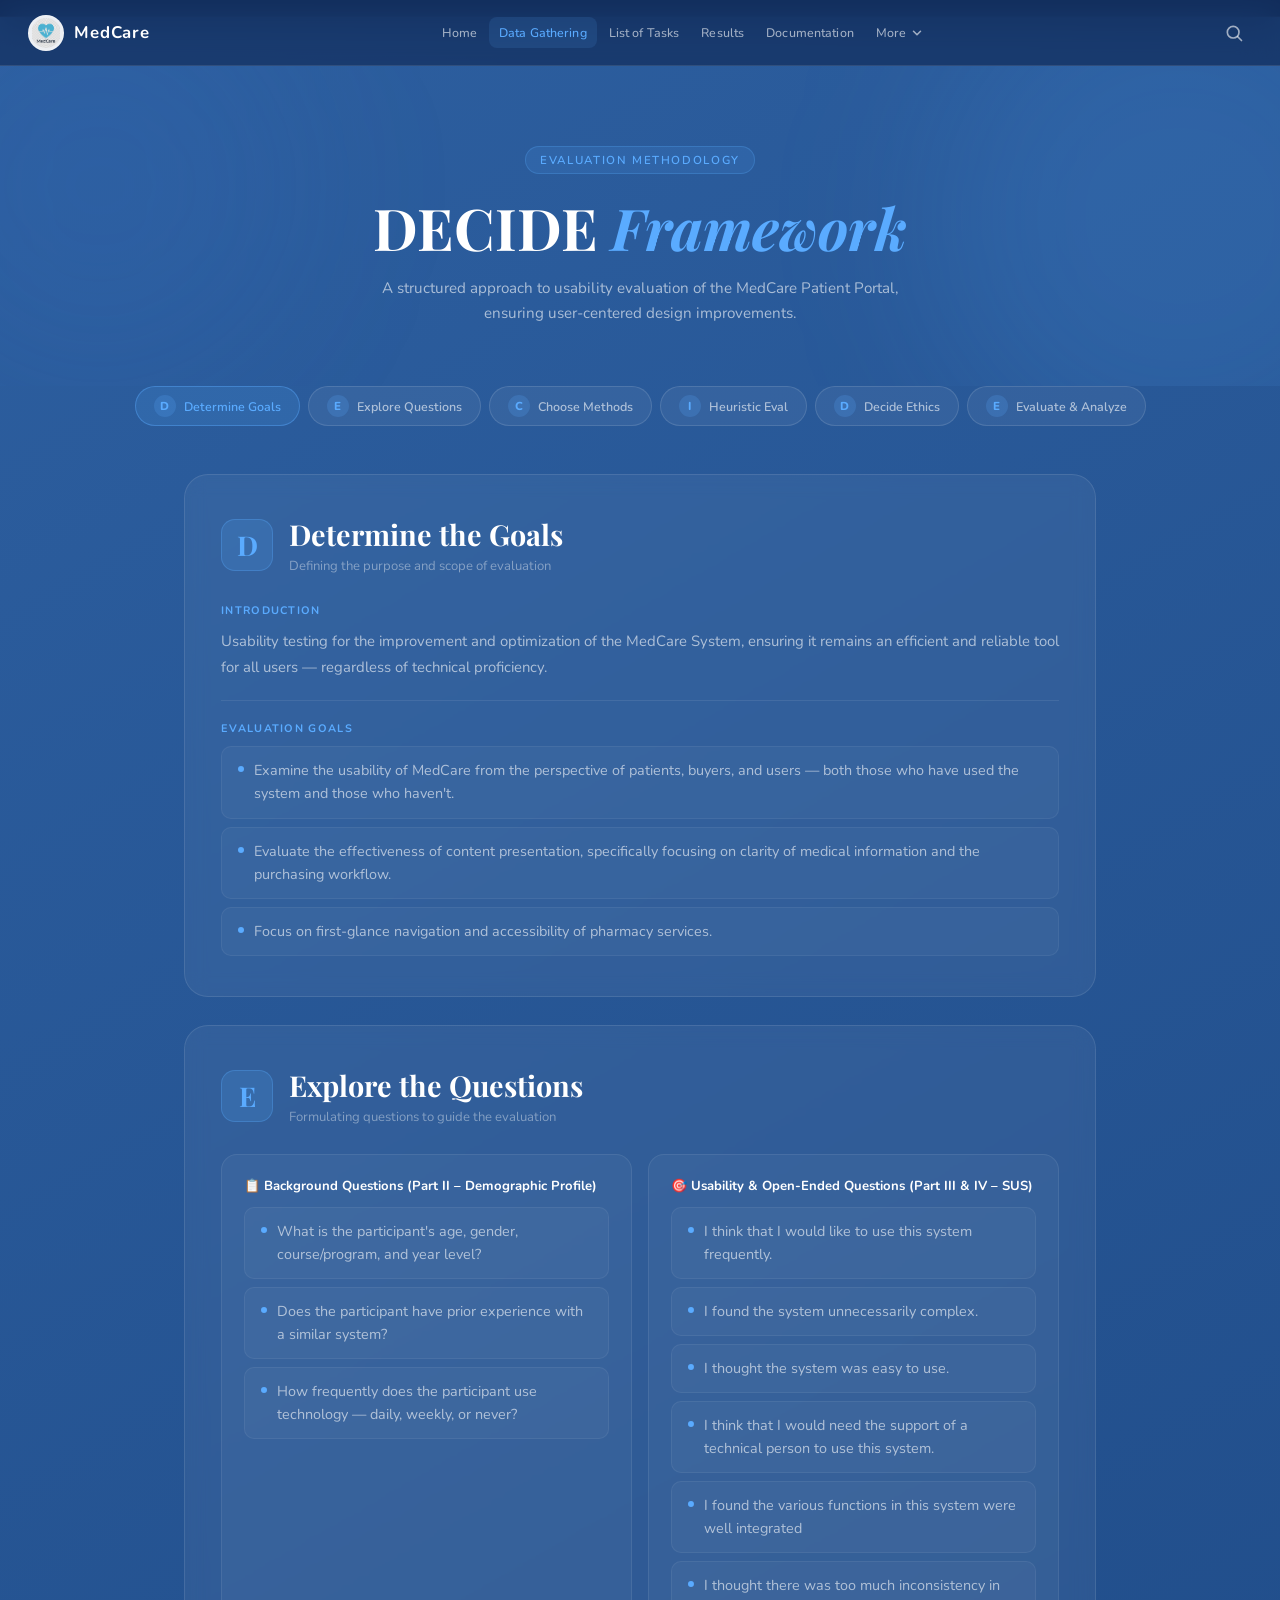
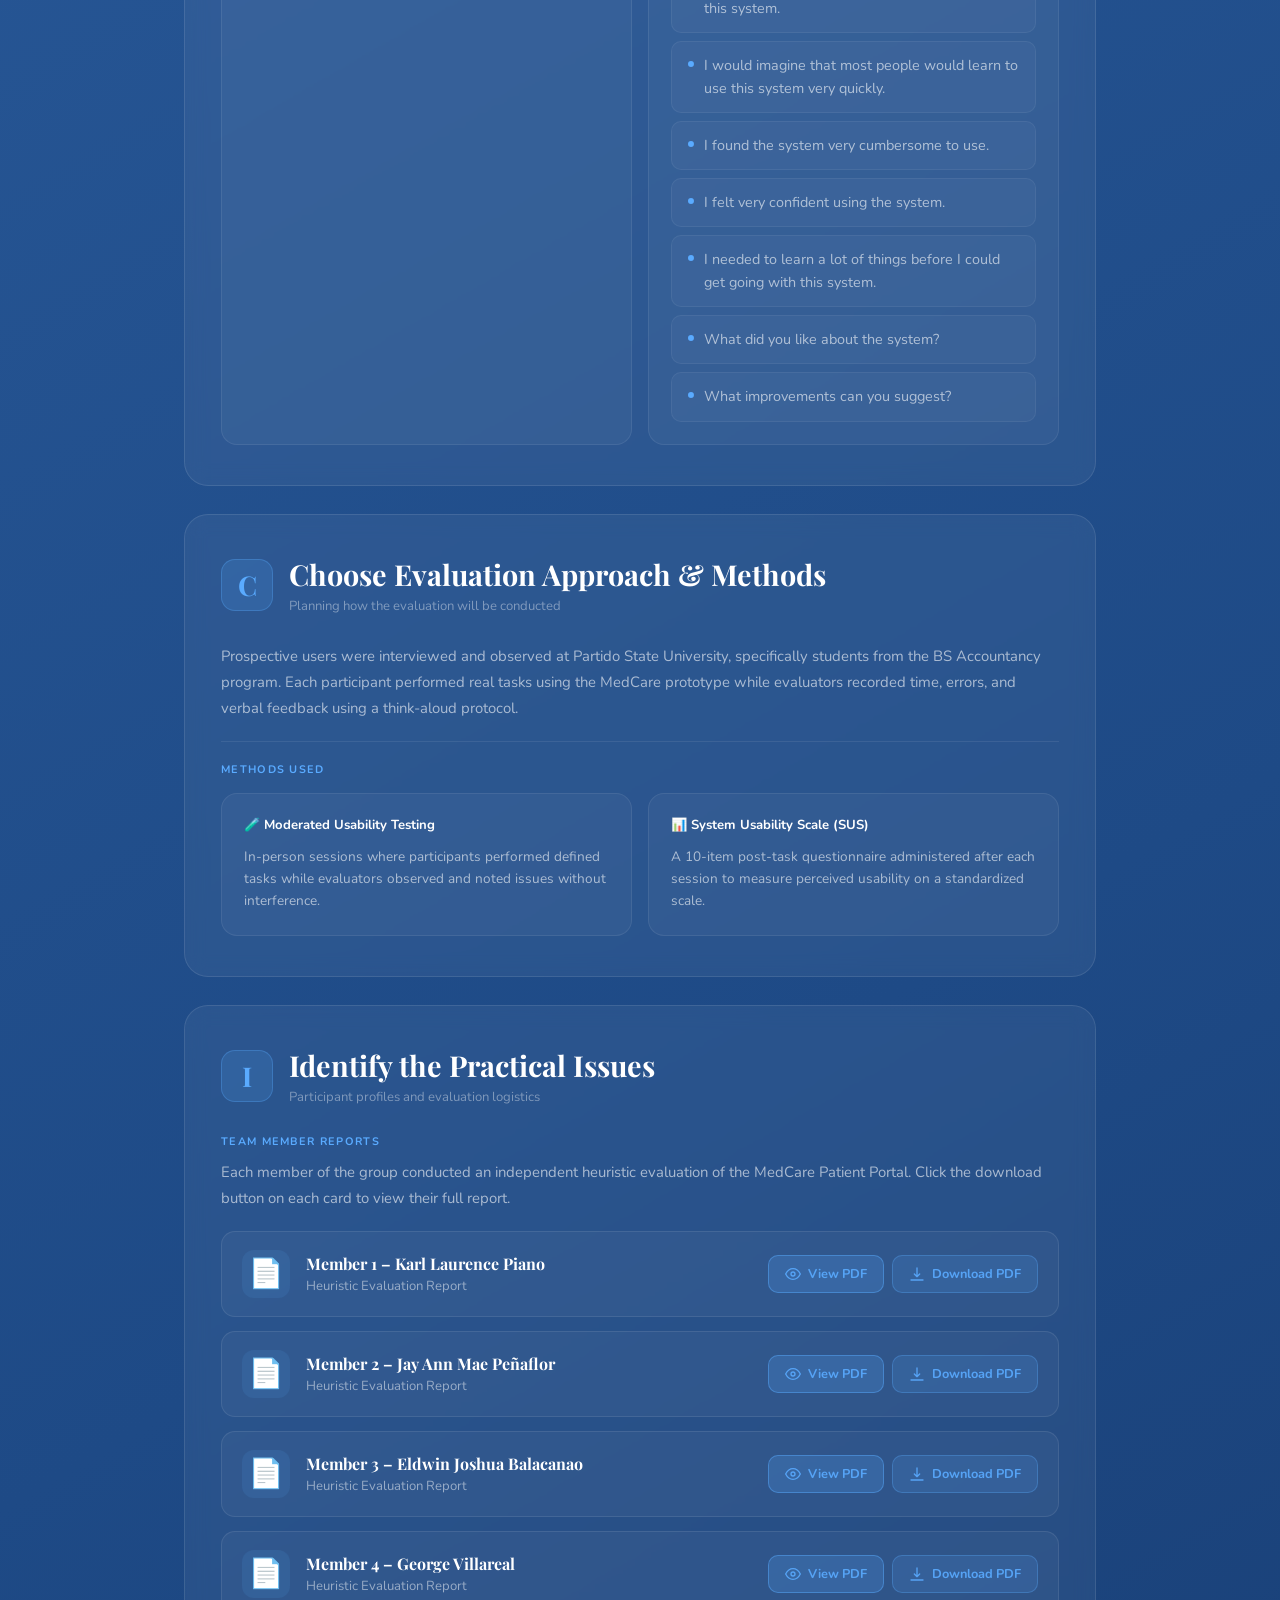
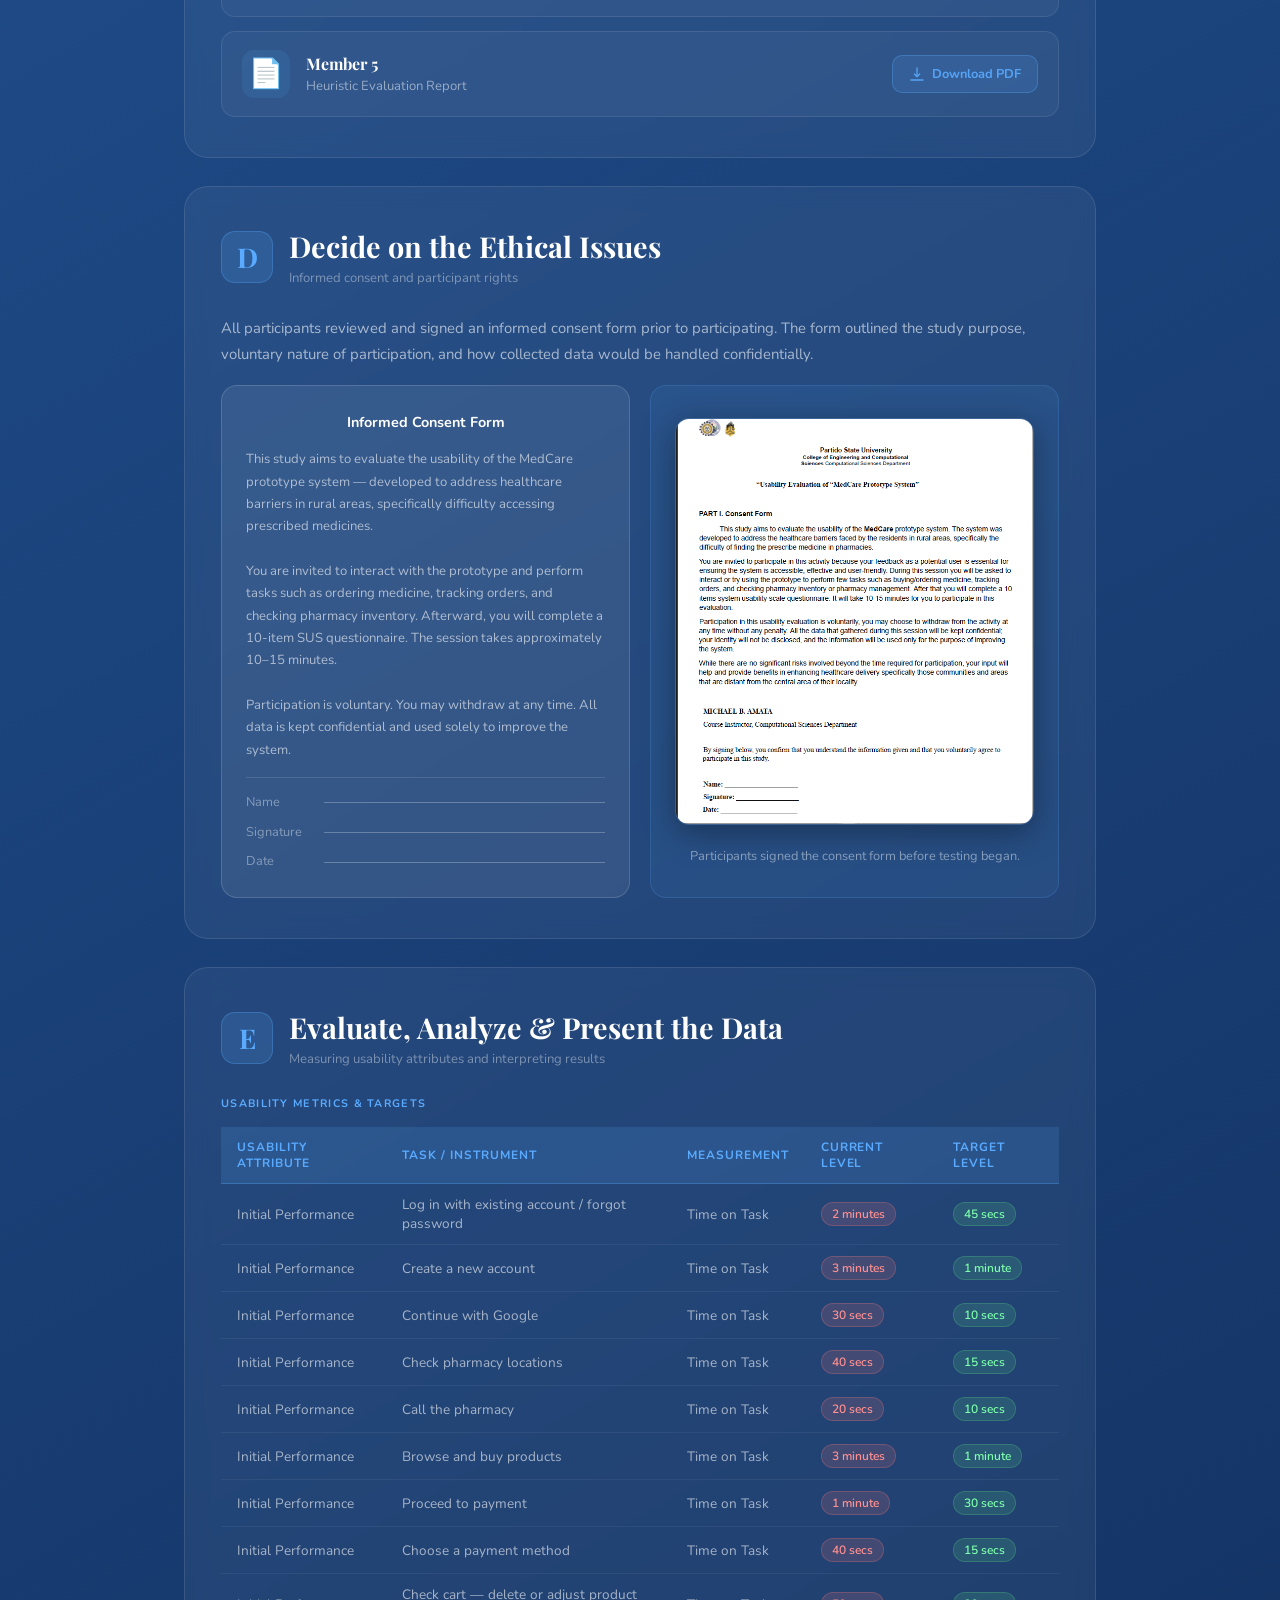
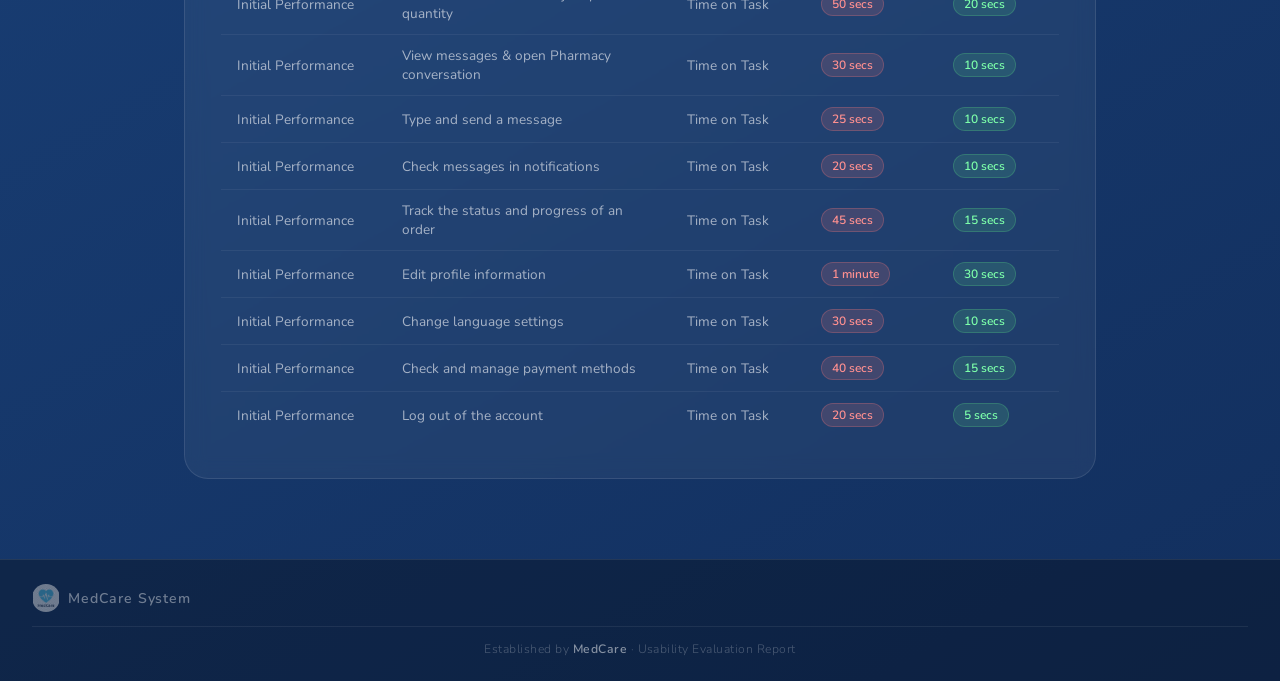
==== commit db9fe5bc: "Add files via upload" ====
--- a/data_gathering.html
+++ b/data_gathering.html
@@ -102,7 +102,7 @@
   <a href="#step-d1" class="step-pill active"><span class="step-pill-letter">D</span> Determine Goals</a>
   <a href="#step-e1" class="step-pill"><span class="step-pill-letter">E</span> Explore Questions</a>
   <a href="#step-c" class="step-pill"><span class="step-pill-letter">C</span> Choose Methods</a>
-  <a href="#step-i" class="step-pill"><span class="step-pill-letter">I</span> Identify Issues</a>
+  <a href="#step-i" class="step-pill"><span class="step-pill-letter">I</span> Heuristic Eval</a>
   <a href="#step-d2" class="step-pill"><span class="step-pill-letter">D</span> Decide Ethics</a>
   <a href="#step-e2" class="step-pill"><span class="step-pill-letter">E</span> Evaluate &amp; Analyze</a>
 </div>
@@ -143,20 +143,28 @@
     </div>
     <div class="two-col">
       <div class="sub-card">
-        <h4>📋 Background Questions</h4>
+        <h4>📋 Background Questions (Part II – Demographic Profile)</h4>
         <ul class="decide-list">
-          <li>Have users ever used an online pharmacy application before?</li>
-          <li>What type of pharmacy services do users frequently require?</li>
-          <li>Which resources do users typically use for health-related tasks?</li>
-          <li>Do users know MedCare provides real-time delivery tracking?</li>
+          <li>What is the participant's age, gender, course/program, and year level?</li>
+          <li>Does the participant have prior experience with a similar system?</li>
+          <li>How frequently does the participant use technology — daily, weekly, or never?</li>
         </ul>
       </div>
       <div class="sub-card">
-        <h4>🎯 Task-Based Questions</h4>
+        <h4>🎯 Usability & Open-Ended Questions (Part III & IV – SUS)</h4>
         <ul class="decide-list">
-          <li>Can users find the medicine they need in 3 clicks or fewer?</li>
-          <li>Can users successfully upload a digital prescription?</li>
-          <li>Can users identify the current status of their medicine order?</li>
+          <li>I think that I would like to use this system frequently.</li>
+          <li>I found the system unnecessarily complex.</li>
+          <li>I thought the system was easy to use.</li>
+          <li>I think that I would need the support of a technical person to use this system.</li>
+          <li>I found the various functions in this system were well integrated</li>
+          <li>I thought there was too much inconsistency in this system.</li>
+          <li>I would imagine that most people would learn to use this system very quickly.</li>
+          <li>I found the system very cumbersome to use.</li>
+          <li>I felt very confident using the system.</li>
+          <li>I needed to learn a lot of things before I could get going with this system.</li>
+          <li>What did you like about the system?</li>
+          <li>What improvements can you suggest?</li>
         </ul>
       </div>
     </div>
@@ -174,10 +182,6 @@
     <p class="decide-text">
       Prospective users were interviewed and observed at Partido State University, specifically students from the BS Accountancy program. Each participant performed real tasks using the MedCare prototype while evaluators recorded time, errors, and verbal feedback using a think-aloud protocol.
     </p>
-    <div class="two-col">
-      <div class="image-placeholder">📸 Usability Testing — Session 1</div>
-      <div class="image-placeholder">📸 Usability Testing — Session 2</div>
-    </div>
     <div class="card-divider"></div>
     <span class="section-label">Methods Used</span>
     <div class="two-col">
@@ -201,23 +205,95 @@
         <p class="card-subtitle">Participant profiles and evaluation logistics</p>
       </div>
     </div>
-    <span class="section-label">Participants</span>
-    <div class="decide-table-wrap">
-      <table class="decide-table">
-        <thead>
-          <tr>
-            <th>#</th><th>Gender</th><th>Age</th><th>Year</th><th>Course</th><th>Brief Description</th>
-          </tr>
-        </thead>
-        <tbody>
-          <tr><td>1</td><td>Female</td><td>20</td><td>1st Year</td><td>BSA</td><td>Frequent user of fitness apps; comfortable with online shopping.</td></tr>
-          <tr><td>2</td><td>Male</td><td>19</td><td>1st Year</td><td>BSA</td><td>Rarely uses apps for health; prefers visiting physical pharmacies.</td></tr>
-          <tr><td>3</td><td>Male</td><td>19</td><td>1st Year</td><td>BSA</td><td>Regularly purchases vitamins and medicines online.</td></tr>
-          <tr><td>4</td><td>Female</td><td>22</td><td>4th Year</td><td>BSA</td><td>New to managing prescriptions; finds order tracking confusing.</td></tr>
-          <tr><td>5</td><td>Female</td><td>20</td><td>2nd Year</td><td>BSA</td><td>Never used a pharmacy reservation system before.</td></tr>
-          <tr><td>6</td><td>Male</td><td>21</td><td>2nd Year</td><td>BSA</td><td>Has used reservation systems via computer; prefers digital to in-person.</td></tr>
-        </tbody>
-      </table>
+    <span class="section-label">Team Member Reports</span>
+    <p class="decide-text">Each member of the group conducted an independent heuristic evaluation of the MedCare Patient Portal. Click the download button on each card to view their full report.</p>
+
+    <div class="heuristic-grid">
+
+      <div class="heuristic-card">
+        <div class="heuristic-icon">📄</div>
+        <div class="heuristic-info">
+          <h4>Member 1 – Karl Laurence Piano</h4>
+          <p class="heuristic-name">Heuristic Evaluation Report</p>
+        </div>
+        <div style="display:flex;gap:8px;flex-wrap:wrap;justify-content:flex-end;">
+          <a href="Piano_Heuristic_Evaluation_Notification.pdf" target="_blank" class="heuristic-btn" style="background:rgba(90,171,255,0.20);border-color:rgba(90,171,255,0.45);">
+            <svg viewBox="0 0 24 24" fill="none" width="16" height="16"><path d="M1 12s4-8 11-8 11 8 11 8-4 8-11 8-11-8-11-8z" stroke="currentColor" stroke-width="2"/><circle cx="12" cy="12" r="3" stroke="currentColor" stroke-width="2"/></svg>
+            View PDF
+          </a>
+          <a href="Piano_Heuristic_Evaluation_Notification.pdf" class="heuristic-btn" download>
+            <svg viewBox="0 0 24 24" fill="none" width="16" height="16"><path d="M12 3v13m0 0l-4-4m4 4l4-4" stroke="currentColor" stroke-width="2" stroke-linecap="round" stroke-linejoin="round"/><path d="M3 21h18" stroke="currentColor" stroke-width="2" stroke-linecap="round"/></svg>
+            Download PDF
+          </a>
+        </div>
+      </div>
+
+      <div class="heuristic-card">
+        <div class="heuristic-icon">📄</div>
+        <div class="heuristic-info">
+          <h4>Member 2 – Jay Ann Mae Peñaflor</h4>
+          <p class="heuristic-name">Heuristic Evaluation Report</p>
+        </div>
+        <div style="display:flex;gap:8px;flex-wrap:wrap;justify-content:flex-end;">
+          <a href="PEÑAFLOR_Heuristic_Evaluation_Workbook.pdf" target="_blank" class="heuristic-btn" style="background:rgba(90,171,255,0.20);border-color:rgba(90,171,255,0.45);">
+            <svg viewBox="0 0 24 24" fill="none" width="16" height="16"><path d="M1 12s4-8 11-8 11 8 11 8-4 8-11 8-11-8-11-8z" stroke="currentColor" stroke-width="2"/><circle cx="12" cy="12" r="3" stroke="currentColor" stroke-width="2"/></svg>
+            View PDF
+          </a>
+          <a href="PEÑAFLOR_Heuristic_Evaluation_Workbook.pdf" class="heuristic-btn" download>
+            <svg viewBox="0 0 24 24" fill="none" width="16" height="16"><path d="M12 3v13m0 0l-4-4m4 4l4-4" stroke="currentColor" stroke-width="2" stroke-linecap="round" stroke-linejoin="round"/><path d="M3 21h18" stroke="currentColor" stroke-width="2" stroke-linecap="round"/></svg>
+            Download PDF
+          </a>
+        </div>
+      </div>
+
+      <div class="heuristic-card">
+        <div class="heuristic-icon">📄</div>
+        <div class="heuristic-info">
+          <h4>Member 3 – Eldwin Joshua Balacanao</h4>
+          <p class="heuristic-name">Heuristic Evaluation Report</p>
+        </div>
+        <div style="display:flex;gap:8px;flex-wrap:wrap;justify-content:flex-end;">
+          <a href="Balacanao_Heuristic_Evaluation_Workbook_HomePage.pdf" target="_blank" class="heuristic-btn" style="background:rgba(90,171,255,0.20);border-color:rgba(90,171,255,0.45);">
+            <svg viewBox="0 0 24 24" fill="none" width="16" height="16"><path d="M1 12s4-8 11-8 11 8 11 8-4 8-11 8-11-8-11-8z" stroke="currentColor" stroke-width="2"/><circle cx="12" cy="12" r="3" stroke="currentColor" stroke-width="2"/></svg>
+            View PDF
+          </a>
+          <a href="Balacanao_Heuristic_Evaluation_Workbook_HomePage.pdf" class="heuristic-btn" download>
+            <svg viewBox="0 0 24 24" fill="none" width="16" height="16"><path d="M12 3v13m0 0l-4-4m4 4l4-4" stroke="currentColor" stroke-width="2" stroke-linecap="round" stroke-linejoin="round"/><path d="M3 21h18" stroke="currentColor" stroke-width="2" stroke-linecap="round"/></svg>
+            Download PDF
+          </a>
+        </div>
+      </div>
+
+      <div class="heuristic-card">
+        <div class="heuristic-icon">📄</div>
+        <div class="heuristic-info">
+          <h4>Member 4 – George Villareal</h4>
+          <p class="heuristic-name">Heuristic Evaluation Report</p>
+        </div>
+        <div style="display:flex;gap:8px;flex-wrap:wrap;justify-content:flex-end;">
+          <a href="Villareal_Heuristic_Evaluation_Workbook_Profile.pdf" target="_blank" class="heuristic-btn" style="background:rgba(90,171,255,0.20);border-color:rgba(90,171,255,0.45);">
+            <svg viewBox="0 0 24 24" fill="none" width="16" height="16"><path d="M1 12s4-8 11-8 11 8 11 8-4 8-11 8-11-8-11-8z" stroke="currentColor" stroke-width="2"/><circle cx="12" cy="12" r="3" stroke="currentColor" stroke-width="2"/></svg>
+            View PDF
+          </a>
+          <a href="Villareal_Heuristic_Evaluation_Workbook_Profile.pdf" class="heuristic-btn" download>
+            <svg viewBox="0 0 24 24" fill="none" width="16" height="16"><path d="M12 3v13m0 0l-4-4m4 4l4-4" stroke="currentColor" stroke-width="2" stroke-linecap="round" stroke-linejoin="round"/><path d="M3 21h18" stroke="currentColor" stroke-width="2" stroke-linecap="round"/></svg>
+            Download PDF
+          </a>
+        </div>
+      </div>
+
+      <div class="heuristic-card">
+        <div class="heuristic-icon">📄</div>
+        <div class="heuristic-info">
+          <h4>Member 5</h4>
+          <p class="heuristic-name">Heuristic Evaluation Report</p>
+        </div>
+        <a href="heuristic_member5.pdf" target="_blank" class="heuristic-btn" download>
+          <svg viewBox="0 0 24 24" fill="none" width="16" height="16"><path d="M12 3v13m0 0l-4-4m4 4l4-4" stroke="currentColor" stroke-width="2" stroke-linecap="round" stroke-linejoin="round"/><path d="M3 21h18" stroke="currentColor" stroke-width="2" stroke-linecap="round"/></svg>
+          Download PDF
+        </a>
+      </div>
+
     </div>
   </div>
 
@@ -248,8 +324,8 @@
         </div>
       </div>
       <div class="consent-photo">
-        <div class="consent-photo-icon">✍️</div>
-        <p>Participants signed the consent form before testing began, ensuring voluntary and informed participation.</p>
+        <img src="consent.png" alt="Informed Consent Form" style="width:100%;border-radius:14px;border:1px solid rgba(255,255,255,0.10);box-shadow:0 8px 32px rgba(0,0,0,0.35);display:block;"/>
+        <p style="margin-top:10px;font-size:0.80rem;color:rgba(255,255,255,0.45);text-align:center;">Participants signed the consent form before testing began.</p>
       </div>
     </div>
   </div>
@@ -276,39 +352,99 @@
           </tr>
         </thead>
         <tbody>
-          <tr>
-            <td>Initial Performance</td><td>Ordering Medicine</td><td>Time on Task</td>
+          <!-- Log In -->
+          <tr>
+            <td>Initial Performance</td><td>Log in with existing account / forgot password</td><td>Time on Task</td>
+            <td><span class="badge-current">2 minutes</span></td>
+            <td><span class="badge-target">45 secs</span></td>
+          </tr>
+          <tr>
+            <td>Initial Performance</td><td>Create a new account</td><td>Time on Task</td>
             <td><span class="badge-current">3 minutes</span></td>
             <td><span class="badge-target">1 minute</span></td>
           </tr>
           <tr>
-            <td>Initial Performance</td><td>Finding a Pharmacy</td><td>Time on Task</td>
+            <td>Initial Performance</td><td>Continue with Google</td><td>Time on Task</td>
+            <td><span class="badge-current">30 secs</span></td>
+            <td><span class="badge-target">10 secs</span></td>
+          </tr>
+          <!-- Homepage – Pharmacy -->
+          <tr>
+            <td>Initial Performance</td><td>Check pharmacy locations</td><td>Time on Task</td>
+            <td><span class="badge-current">40 secs</span></td>
+            <td><span class="badge-target">15 secs</span></td>
+          </tr>
+          <tr>
+            <td>Initial Performance</td><td>Call the pharmacy</td><td>Time on Task</td>
             <td><span class="badge-current">20 secs</span></td>
             <td><span class="badge-target">10 secs</span></td>
           </tr>
-          <tr>
-            <td>Initial Performance</td><td>Checking Available Services</td><td>Time on Task</td>
-            <td><span class="badge-current">2 minutes</span></td>
-            <td><span class="badge-target">40 secs</span></td>
+          <!-- Homepage – Shop -->
+          <tr>
+            <td>Initial Performance</td><td>Browse and buy products</td><td>Time on Task</td>
+            <td><span class="badge-current">3 minutes</span></td>
+            <td><span class="badge-target">1 minute</span></td>
+          </tr>
+          <tr>
+            <td>Initial Performance</td><td>Proceed to payment</td><td>Time on Task</td>
+            <td><span class="badge-current">1 minute</span></td>
+            <td><span class="badge-target">30 secs</span></td>
+          </tr>
+          <tr>
+            <td>Initial Performance</td><td>Choose a payment method</td><td>Time on Task</td>
+            <td><span class="badge-current">40 secs</span></td>
+            <td><span class="badge-target">15 secs</span></td>
+          </tr>
+          <tr>
+            <td>Initial Performance</td><td>Check cart — delete or adjust product quantity</td><td>Time on Task</td>
+            <td><span class="badge-current">50 secs</span></td>
+            <td><span class="badge-target">20 secs</span></td>
+          </tr>
+          <!-- Message -->
+          <tr>
+            <td>Initial Performance</td><td>View messages &amp; open Pharmacy conversation</td><td>Time on Task</td>
+            <td><span class="badge-current">30 secs</span></td>
+            <td><span class="badge-target">10 secs</span></td>
+          </tr>
+          <tr>
+            <td>Initial Performance</td><td>Type and send a message</td><td>Time on Task</td>
+            <td><span class="badge-current">25 secs</span></td>
+            <td><span class="badge-target">10 secs</span></td>
+          </tr>
+          <!-- Notifications -->
+          <tr>
+            <td>Initial Performance</td><td>Check messages in notifications</td><td>Time on Task</td>
+            <td><span class="badge-current">20 secs</span></td>
+            <td><span class="badge-target">10 secs</span></td>
+          </tr>
+          <tr>
+            <td>Initial Performance</td><td>Track the status and progress of an order</td><td>Time on Task</td>
+            <td><span class="badge-current">45 secs</span></td>
+            <td><span class="badge-target">15 secs</span></td>
+          </tr>
+          <!-- Profile -->
+          <tr>
+            <td>Initial Performance</td><td>Edit profile information</td><td>Time on Task</td>
+            <td><span class="badge-current">1 minute</span></td>
+            <td><span class="badge-target">30 secs</span></td>
+          </tr>
+          <tr>
+            <td>Initial Performance</td><td>Change language settings</td><td>Time on Task</td>
+            <td><span class="badge-current">30 secs</span></td>
+            <td><span class="badge-target">10 secs</span></td>
+          </tr>
+          <tr>
+            <td>Initial Performance</td><td>Check and manage payment methods</td><td>Time on Task</td>
+            <td><span class="badge-current">40 secs</span></td>
+            <td><span class="badge-target">15 secs</span></td>
+          </tr>
+          <tr>
+            <td>Initial Performance</td><td>Log out of the account</td><td>Time on Task</td>
+            <td><span class="badge-current">20 secs</span></td>
+            <td><span class="badge-target">5 secs</span></td>
           </tr>
         </tbody>
       </table>
-    </div>
-    <div class="card-divider"></div>
-    <span class="section-label">Participant Result Sample</span>
-    <div class="participant-result">
-      <div class="participant-avatar">👩‍💻</div>
-      <div class="participant-info">
-        <h4>Participant 1 — Female, 20, 1st Year BSA</h4>
-        <div class="participant-metrics">
-          <div class="p-metric"><span>Task 1 </span><strong>54s</strong></div>
-          <div class="p-metric"><span>Task 2 </span><strong>5s</strong></div>
-          <div class="p-metric"><span>Task 3 </span><strong>18s</strong></div>
-          <div class="p-metric"><span>Satisfaction </span><strong>9/10</strong></div>
-          <div class="p-metric"><span>Complexity </span><strong>Low</strong></div>
-        </div>
-        <p class="participant-quote">"Adding vitamins to the cart was very intuitive. I loved the real-time map for tracking my delivery — it's much better than just a text status."</p>
-      </div>
     </div>
   </div>
 
--- a/style.css
+++ b/style.css
@@ -1739,4 +1739,272 @@
 
   .task-group-body > .task-items {
     padding: 0;
-  }+  }
+  
+  .heuristic-grid {
+    display: flex;
+    flex-direction: column;
+    gap: 14px;
+    margin-top: 20px;
+  }
+  .heuristic-card {
+    display: flex;
+    align-items: center;
+    gap: 16px;
+    background: rgba(255,255,255,0.04);
+    border: 1px solid rgba(255,255,255,0.09);
+    border-radius: 14px;
+    padding: 18px 20px;
+    transition: border-color 0.2s, background 0.2s;
+  }
+  .heuristic-card:hover {
+    border-color: rgba(90,171,255,0.30);
+    background: rgba(90,171,255,0.05);
+  }
+  .heuristic-icon {
+    font-size: 1.8rem;
+    flex-shrink: 0;
+    width: 48px;
+    height: 48px;
+    display: flex;
+    align-items: center;
+    justify-content: center;
+    background: rgba(90,171,255,0.10);
+    border-radius: 12px;
+  }
+  .heuristic-info {
+    flex: 1;
+  }
+  .heuristic-info h4 {
+    font-family: 'Playfair Display', serif;
+    font-size: 1rem;
+    font-weight: 700;
+    color: #fff;
+    margin-bottom: 3px;
+  }
+  .heuristic-name {
+    font-size: 0.82rem;
+    color: rgba(255,255,255,0.50);
+    margin: 0;
+  }
+  .heuristic-btn {
+    display: inline-flex;
+    align-items: center;
+    gap: 7px;
+    background: rgba(90,171,255,0.14);
+    border: 1px solid rgba(90,171,255,0.30);
+    color: rgba(90,171,255,0.9);
+    font-family: 'Nunito', sans-serif;
+    font-size: 0.80rem;
+    font-weight: 700;
+    padding: 9px 16px;
+    border-radius: 10px;
+    text-decoration: none;
+    flex-shrink: 0;
+    transition: background 0.2s, color 0.2s;
+    white-space: nowrap;
+  }
+  .heuristic-btn:hover {
+    background: rgba(90,171,255,0.26);
+    color: #fff;
+  }
+  @media (max-width: 520px) {
+    .heuristic-card { flex-wrap: wrap; }
+    .heuristic-btn { width: 100%; justify-content: center; }
+  }
+
+  
+/* ── Extra styles for results page ── */
+.results-hero {
+  position: relative;
+  overflow: hidden;
+  padding: 110px 24px 60px;
+  text-align: center;
+}
+.results-hero .bg-orb { position: absolute; border-radius: 50%; filter: blur(80px); pointer-events: none; z-index: 0; }
+.results-hero .orb1 { width: 400px; height: 400px; background: radial-gradient(circle, rgba(90,171,255,0.20) 0%, transparent 70%); top: -100px; left: -120px; }
+.results-hero .orb2 { width: 320px; height: 320px; background: radial-gradient(circle, rgba(160,110,255,0.15) 0%, transparent 70%); bottom: -60px; right: -80px; }
+.results-hero .orb3 { width: 250px; height: 250px; background: radial-gradient(circle, rgba(90,200,150,0.10) 0%, transparent 70%); top: 60px; right: 20%; }
+.results-hero-content { position: relative; z-index: 1; max-width: 700px; margin: 0 auto; }
+.hero-badge {
+  display: inline-block;
+  background: rgba(90,171,255,0.12);
+  border: 1px solid rgba(90,171,255,0.25);
+  color: rgba(90,171,255,0.9);
+  font-size: 0.75rem; font-weight: 600;
+  letter-spacing: 0.12em; text-transform: uppercase;
+  padding: 6px 16px; border-radius: 100px; margin-bottom: 20px;
+}
+.results-hero-content h1 {
+  font-family: 'Playfair Display', serif;
+  font-size: clamp(2.2rem, 5vw, 3.2rem);
+  font-weight: 700; color: #fff; margin-bottom: 14px; line-height: 1.15;
+}
+.results-hero-content h1 em { font-style: italic; color: rgba(90,171,255,0.85); }
+.results-hero-content p { color: rgba(255,255,255,0.6); font-size: 0.95rem; line-height: 1.7; }
+
+/* Sections wrapper */
+.sections-wrap {
+  width: 100%; max-width: 960px; margin: 0 auto;
+  padding: 0 24px 80px;
+  display: flex; flex-direction: column; gap: 28px;
+  position: relative; z-index: 1;
+}
+
+/* Section card */
+.page-section {
+  background: rgba(255,255,255,0.04);
+  border: 1px solid rgba(255,255,255,0.09);
+  border-radius: 20px; padding: 36px 40px;
+}
+.section-heading {
+  font-family: 'Playfair Display', serif;
+  font-size: clamp(1.15rem, 2.5vw, 1.45rem);
+  font-weight: 700; color: #fff; margin-bottom: 14px;
+}
+.section-text { color: rgba(255,255,255,0.70); line-height: 1.75; font-size: 0.96rem; }
+
+/* SUS Gauge */
+.sus-gauge-wrap {
+  display: flex; align-items: center; gap: 32px;
+  margin: 28px 0 8px; flex-wrap: wrap;
+}
+.sus-circle {
+  width: 130px; height: 130px; border-radius: 50%; flex-shrink: 0;
+  background: conic-gradient(rgba(90,171,255,0.9) 0% 71.5%, rgba(255,255,255,0.10) 71.5% 100%);
+  display: flex; align-items: center; justify-content: center;
+  box-shadow: 0 0 28px rgba(90,171,255,0.28);
+  position: relative;
+}
+.sus-circle-inner {
+  width: 96px; height: 96px; border-radius: 50%;
+  background: #1e4a86;
+  display: flex; flex-direction: column; align-items: center; justify-content: center;
+}
+.sus-score-num { font-family: 'Playfair Display', serif; font-size: 1.9rem; font-weight: 700; color: rgba(90,171,255,0.95); line-height: 1; }
+.sus-score-lbl { font-size: 0.62rem; color: rgba(255,255,255,0.5); font-weight: 600; letter-spacing: 0.06em; text-transform: uppercase; margin-top: 3px; }
+.sus-legend { flex: 1; min-width: 200px; }
+.sus-legend p { color: rgba(255,255,255,0.65); font-size: 0.9rem; line-height: 1.7; }
+.sus-grade {
+  display: inline-block; margin-top: 10px;
+  background: rgba(90,171,255,0.14); border: 1px solid rgba(90,171,255,0.30);
+  color: rgba(90,171,255,0.9); font-size: 0.8rem; font-weight: 700;
+  padding: 5px 14px; border-radius: 100px; letter-spacing: 0.05em;
+}
+
+/* Q bars */
+.q-bars { display: flex; flex-direction: column; gap: 10px; margin-top: 20px; }
+.q-bar-row { display: flex; align-items: center; gap: 12px; }
+.q-label { font-size: 0.8rem; color: rgba(255,255,255,0.6); width: 80px; flex-shrink: 0; }
+.q-bar-bg { flex: 1; height: 10px; background: rgba(255,255,255,0.08); border-radius: 99px; overflow: hidden; }
+.q-bar-fill { height: 100%; border-radius: 99px; transition: width 0.6s ease; }
+.q-bar-fill.pos { background: linear-gradient(90deg, rgba(90,171,255,0.7), rgba(90,171,255,1)); }
+.q-bar-fill.neg { background: linear-gradient(90deg, rgba(255,150,100,0.7), rgba(255,130,80,1)); }
+.q-val { font-size: 0.8rem; color: rgba(255,255,255,0.55); width: 32px; text-align: right; flex-shrink: 0; }
+
+/* Content grid (3 cards) */
+.content-grid { display: grid; grid-template-columns: repeat(3,1fr); gap: 16px; margin-top: 20px; }
+.content-card {
+  background: rgba(255,255,255,0.04);
+  border: 1px solid rgba(255,255,255,0.09);
+  border-radius: 14px; padding: 20px;
+}
+.content-card h3 { font-size: 0.95rem; margin-bottom: 10px; color: #fff; font-weight: 600; }
+.content-card p { color: rgba(255,255,255,0.60); line-height: 1.65; font-size: 0.88rem; }
+
+/* Metrics grid */
+.metrics-grid { display: grid; grid-template-columns: repeat(4,1fr); gap: 16px; margin-top: 24px; }
+.metric-card {
+  background: rgba(90,171,255,0.10);
+  border: 1px solid rgba(90,171,255,0.22);
+  border-radius: 16px; padding: 22px; text-align: center;
+}
+.metric-value { font-family:'Playfair Display',serif; font-size: 2rem; font-weight: 700; color: rgba(90,171,255,0.95); margin-bottom: 6px; }
+.metric-label { font-size: 0.82rem; color: rgba(255,255,255,0.55); font-weight: 500; }
+
+/* Participant table */
+.ptable-wrap { margin-top: 24px; overflow-x: auto; }
+table.ptable {
+  width: 100%; border-collapse: collapse; font-size: 0.85rem;
+}
+table.ptable th {
+  background: rgba(90,171,255,0.14);
+  color: rgba(90,171,255,0.9); font-weight: 700;
+  padding: 12px 14px; text-align: left; font-size: 0.75rem;
+  letter-spacing: 0.06em; text-transform: uppercase;
+  border-bottom: 1px solid rgba(90,171,255,0.22);
+}
+table.ptable td {
+  padding: 10px 14px; color: rgba(255,255,255,0.68);
+  border-bottom: 1px solid rgba(255,255,255,0.06);
+  line-height: 1.4;
+}
+table.ptable tr:last-child td { border-bottom: none; }
+table.ptable tr:hover td { background: rgba(255,255,255,0.03); }
+.sus-pill {
+  display: inline-block; padding: 3px 10px; border-radius: 99px;
+  font-size: 0.78rem; font-weight: 700;
+}
+.sus-pill.a  { background: rgba(90,171,255,0.15); color: rgba(90,171,255,0.9); }
+.sus-pill.b  { background: rgba(100,200,130,0.15); color: rgba(100,200,130,0.9); }
+.sus-pill.c  { background: rgba(255,200,60,0.15);  color: rgba(255,200,60,0.9);  }
+.sus-pill.d  { background: rgba(255,130,80,0.15);  color: rgba(255,130,80,0.9);  }
+
+/* Distribution chart */
+.dist-grid { display: grid; grid-template-columns: repeat(2,1fr); gap: 20px; margin-top: 20px; }
+.dist-card { background: rgba(255,255,255,0.03); border: 1px solid rgba(255,255,255,0.08); border-radius: 14px; padding: 20px; }
+.dist-card h4 { font-size: 0.85rem; font-weight: 700; color: rgba(90,171,255,0.8); letter-spacing: 0.06em; text-transform: uppercase; margin-bottom: 14px; }
+.dist-bar-row { display: flex; align-items: center; gap: 10px; margin-bottom: 8px; }
+.dist-lbl { font-size: 0.78rem; color: rgba(255,255,255,0.55); width: 72px; flex-shrink: 0; }
+.dist-bg { flex: 1; height: 8px; background: rgba(255,255,255,0.08); border-radius: 99px; overflow: hidden; }
+.dist-fill { height: 100%; border-radius: 99px; background: linear-gradient(90deg, rgba(90,171,255,0.6), rgba(90,171,255,0.9)); }
+.dist-cnt { font-size: 0.78rem; color: rgba(255,255,255,0.45); width: 28px; text-align: right; }
+
+/* Feedback */
+.feedback-list { display: flex; flex-direction: column; gap: 14px; margin-top: 20px; }
+.feedback-item {
+  display: flex; align-items: flex-start; gap: 14px;
+  background: rgba(255,255,255,0.03);
+  border: 1px solid rgba(255,255,255,0.08);
+  border-radius: 12px; padding: 16px; font-size: 0.90rem; color: rgba(255,255,255,0.65);
+}
+.feedback-icon { color: rgba(90,171,255,0.9); font-size: 1.1rem; flex-shrink: 0; margin-top: 2px; }
+
+/* Recommendations */
+.rec-priority {
+  background: rgba(255,255,255,0.03);
+  border: 1px solid rgba(255,255,255,0.09);
+  border-left: 4px solid rgba(90,171,255,0.4);
+  border-radius: 16px; padding: 22px; margin-top: 16px;
+}
+.rec-priority.priority-high  { border-left-color: #ff6b6b; }
+.rec-priority.priority-medium { border-left-color: #ffd93d; }
+.rec-priority.priority-low   { border-left-color: #6bcf7f; }
+.rec-label {
+  font-size: 0.72rem; font-weight: 700; letter-spacing: 0.08em;
+  text-transform: uppercase; color: rgba(255,255,255,0.55);
+  margin-bottom: 12px; display: block;
+}
+.rec-items { display: flex; flex-direction: column; gap: 10px; }
+.rec-items p { font-size: 0.90rem; color: rgba(255,255,255,0.65); line-height: 1.65; margin: 0; }
+
+/* Summary block */
+.summary-block {
+  background: rgba(90,171,255,0.07);
+  border-left: 4px solid rgba(90,171,255,0.40);
+  border-radius: 12px; padding: 22px; margin-top: 20px;
+}
+.summary-block p { color: rgba(255,255,255,0.78); line-height: 1.8; margin: 0; font-size: 0.96rem; }
+
+/* Responsive */
+@media (max-width: 860px) {
+  .content-grid  { grid-template-columns: 1fr 1fr; }
+  .metrics-grid  { grid-template-columns: repeat(2,1fr); }
+  .dist-grid     { grid-template-columns: 1fr; }
+}
+@media (max-width: 620px) {
+  .content-grid  { grid-template-columns: 1fr; }
+  .metrics-grid  { grid-template-columns: 1fr; }
+  .page-section  { padding: 24px 20px; }
+  .sus-gauge-wrap { flex-direction: column; align-items: flex-start; }
+}
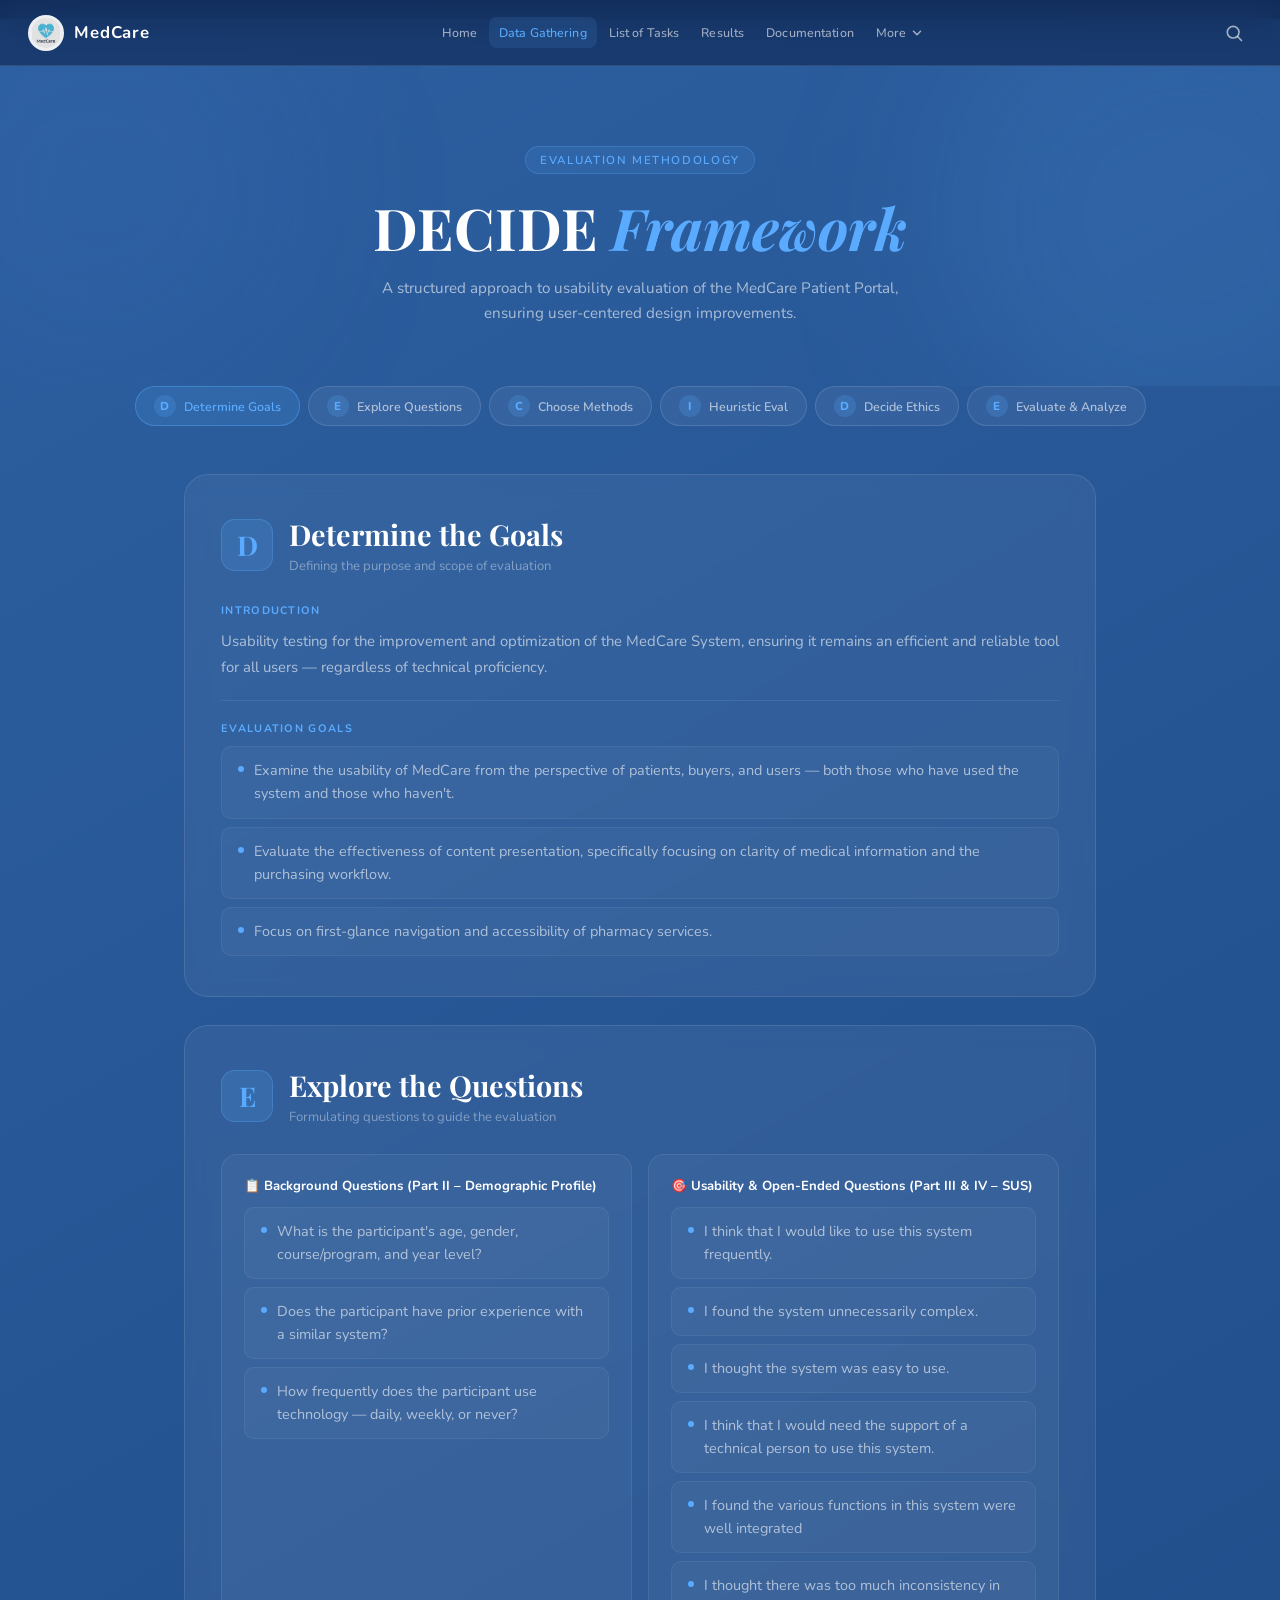
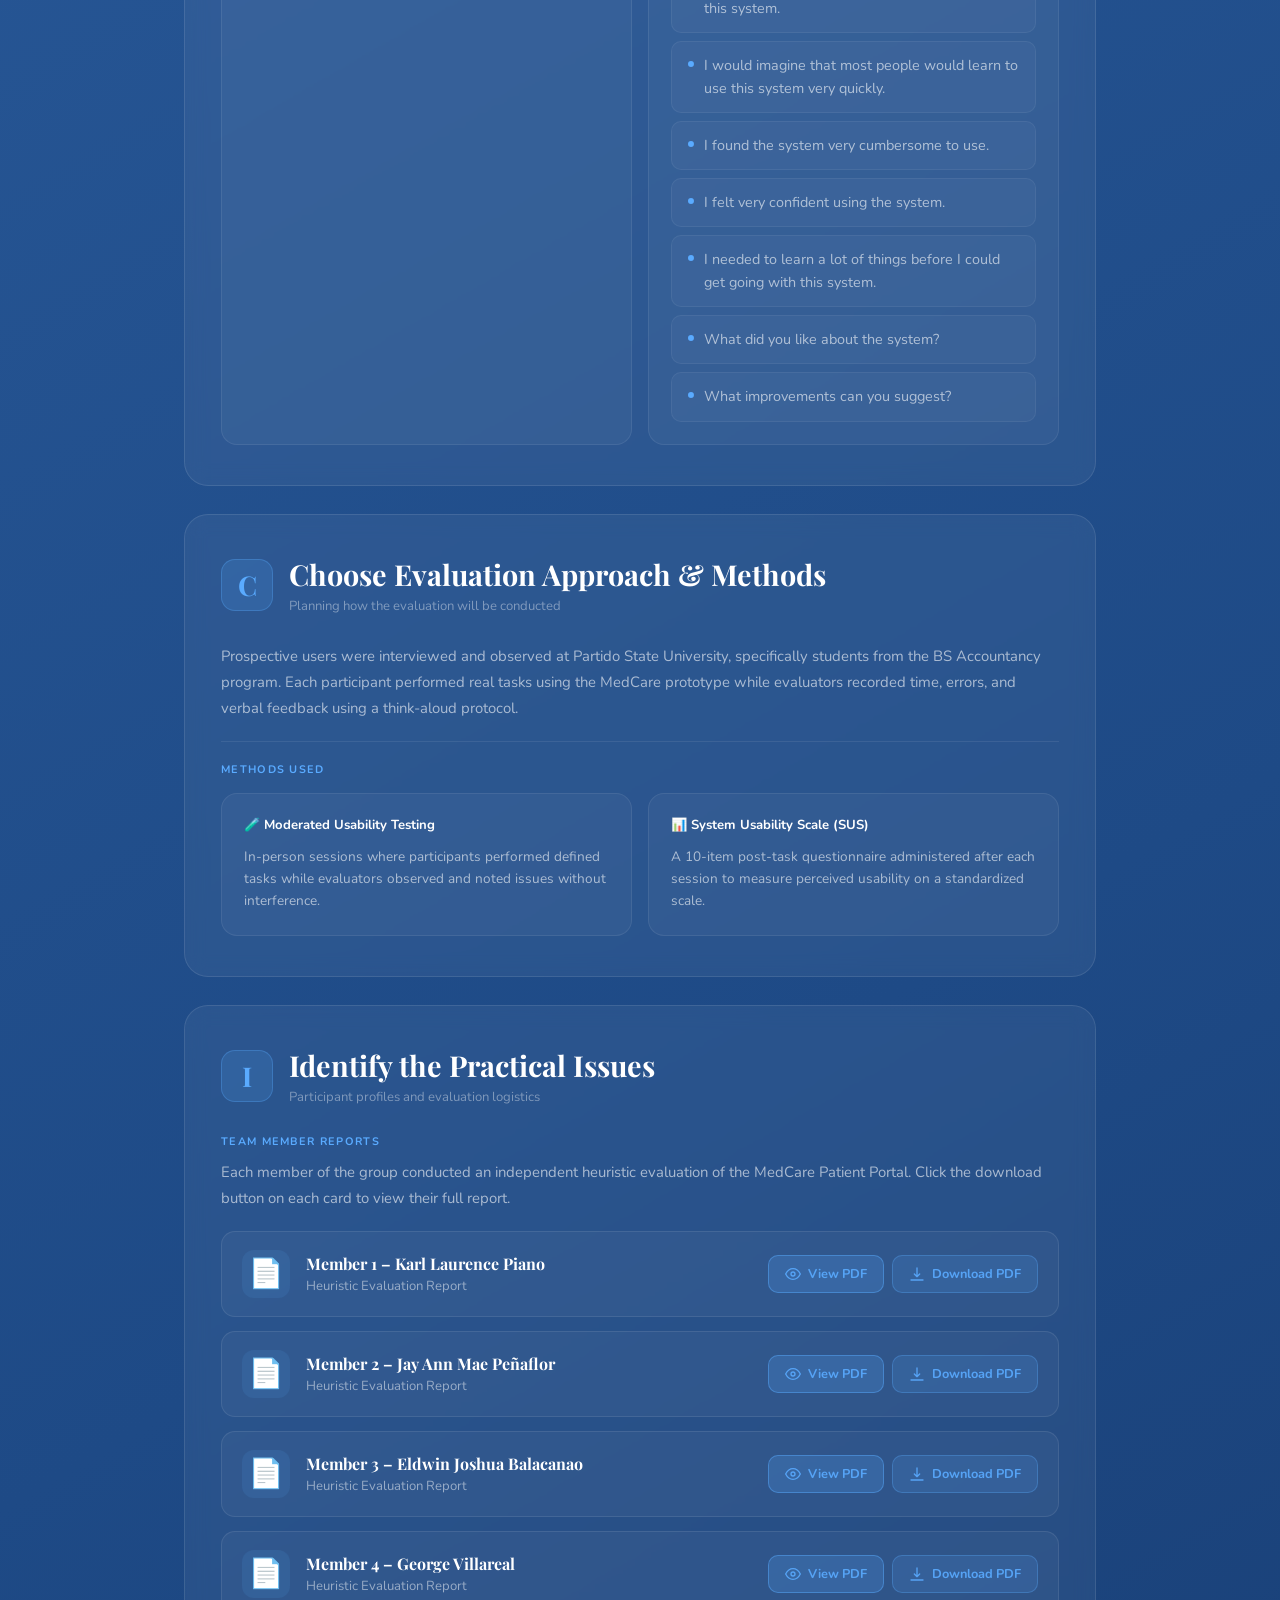
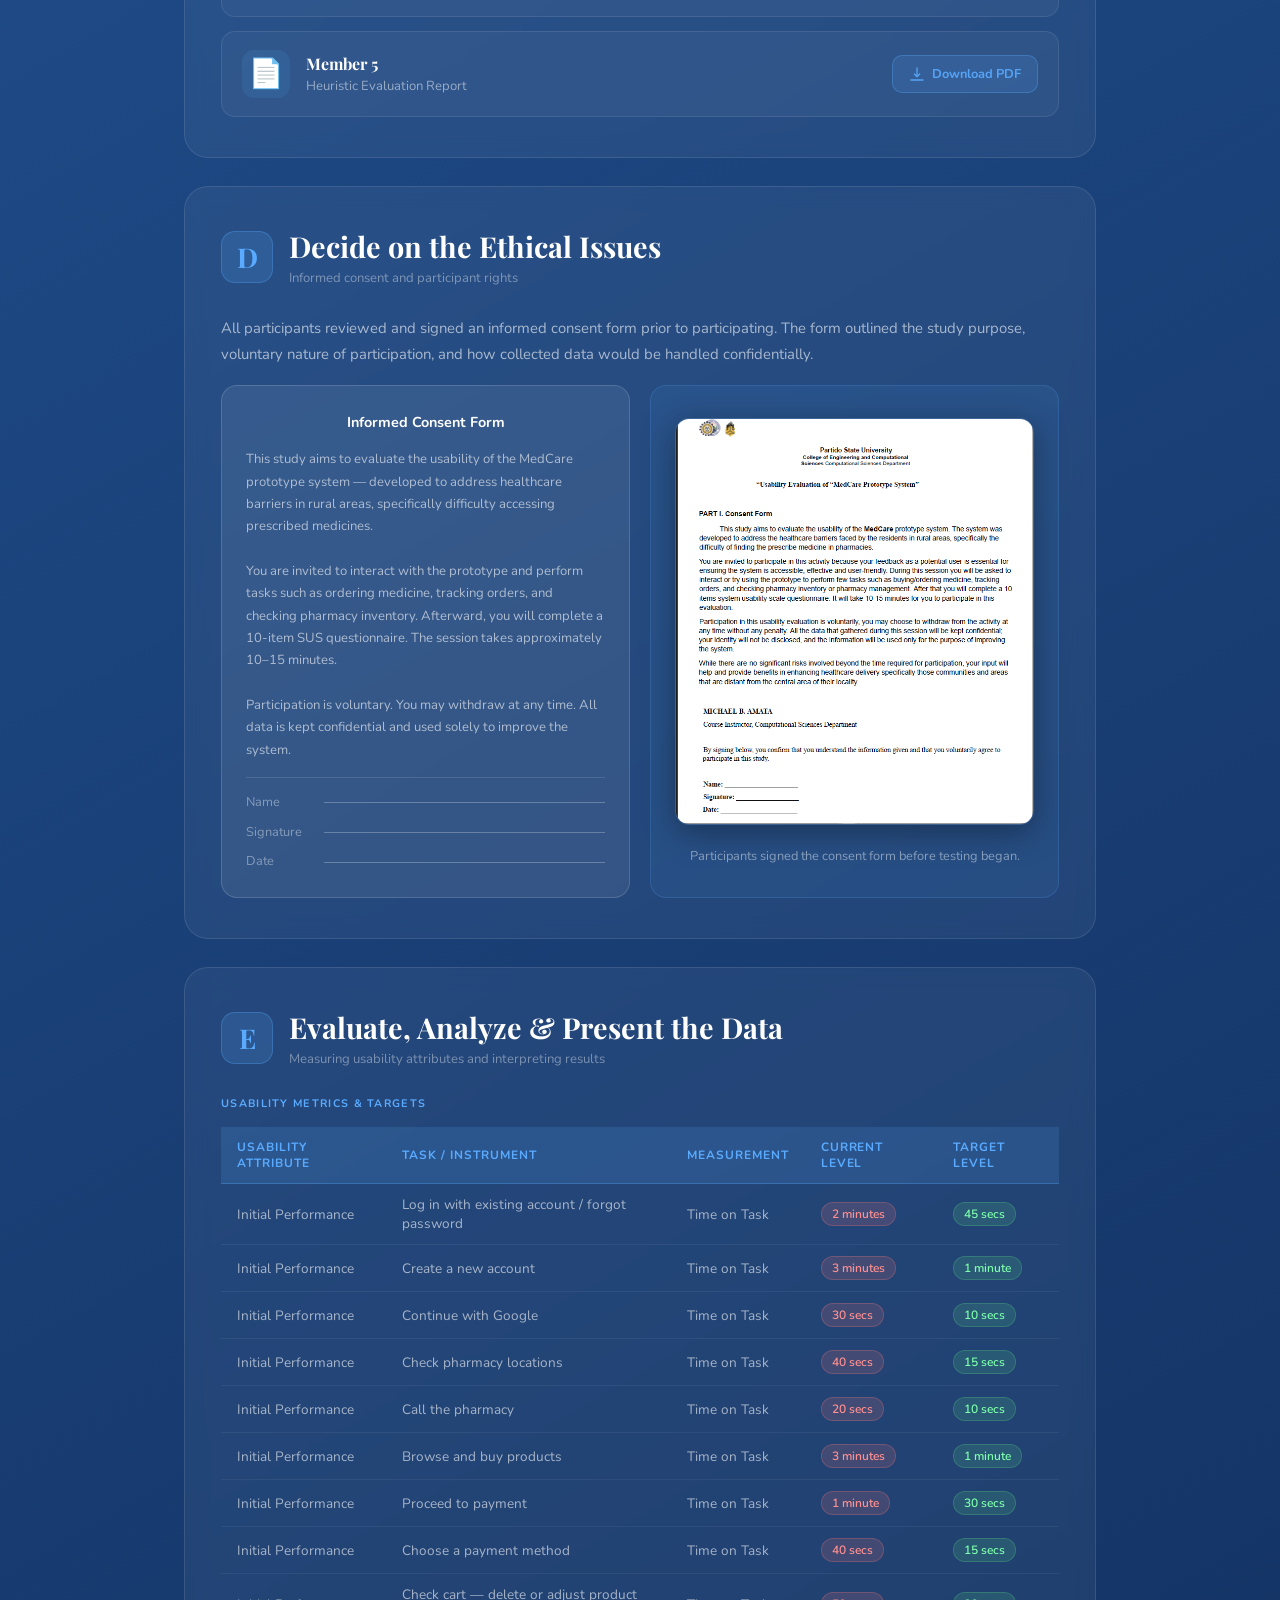
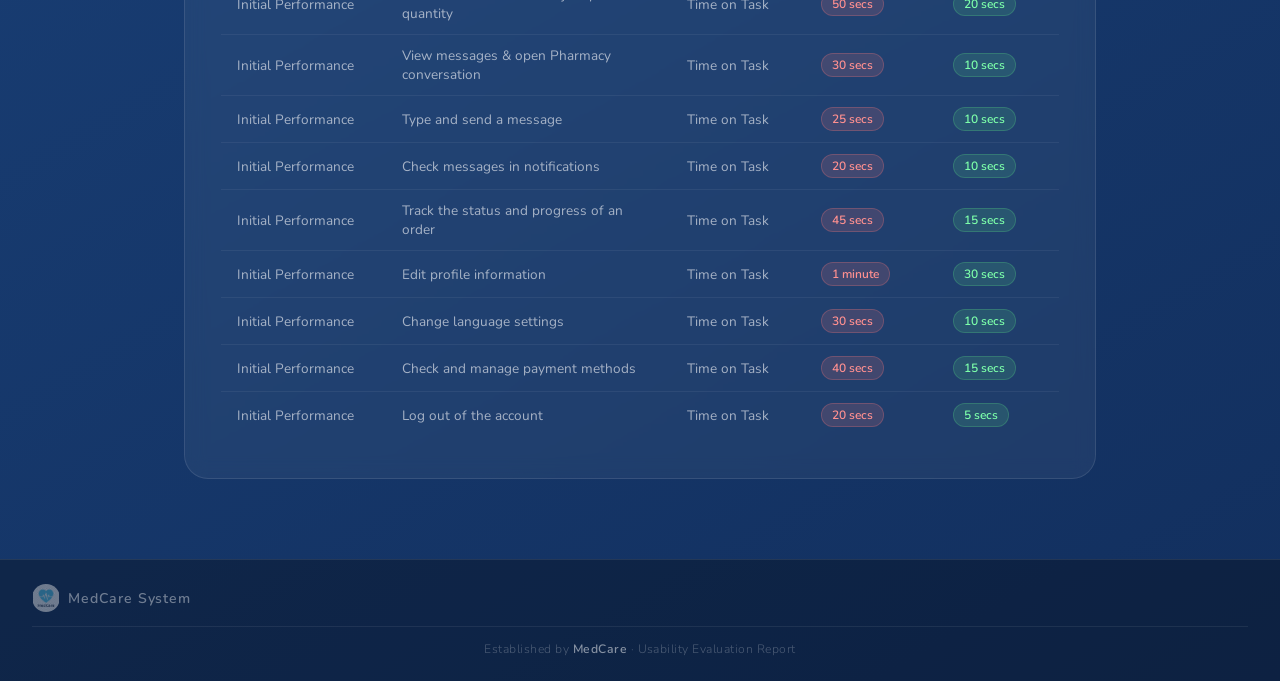
==== commit d78badaa: "Update data_gathering.html" ====
--- a/data_gathering.html
+++ b/data_gathering.html
@@ -75,7 +75,7 @@
 <div class="mobile-menu" id="mobileMenu">
   <a href="index.html" class="mobile-link">Home</a>
   <a href="data_gathering.html" class="mobile-link active">Data Gathering</a>
-  <a href="index.html#tasks" class="mobile-link">List of Tasks</a>
+   <li><a href="task.html" class="mobile-link">List of Tasks</a></li>
   <a href="results.html" class="mobile-link">Results</a>
   <a href="documentation.html" class="mobile-link">Documentation</a>
   <div class="mobile-divider"></div>
@@ -466,4 +466,4 @@
 
 <script src="script.js"></script>
 </body>
-</html>+</html>
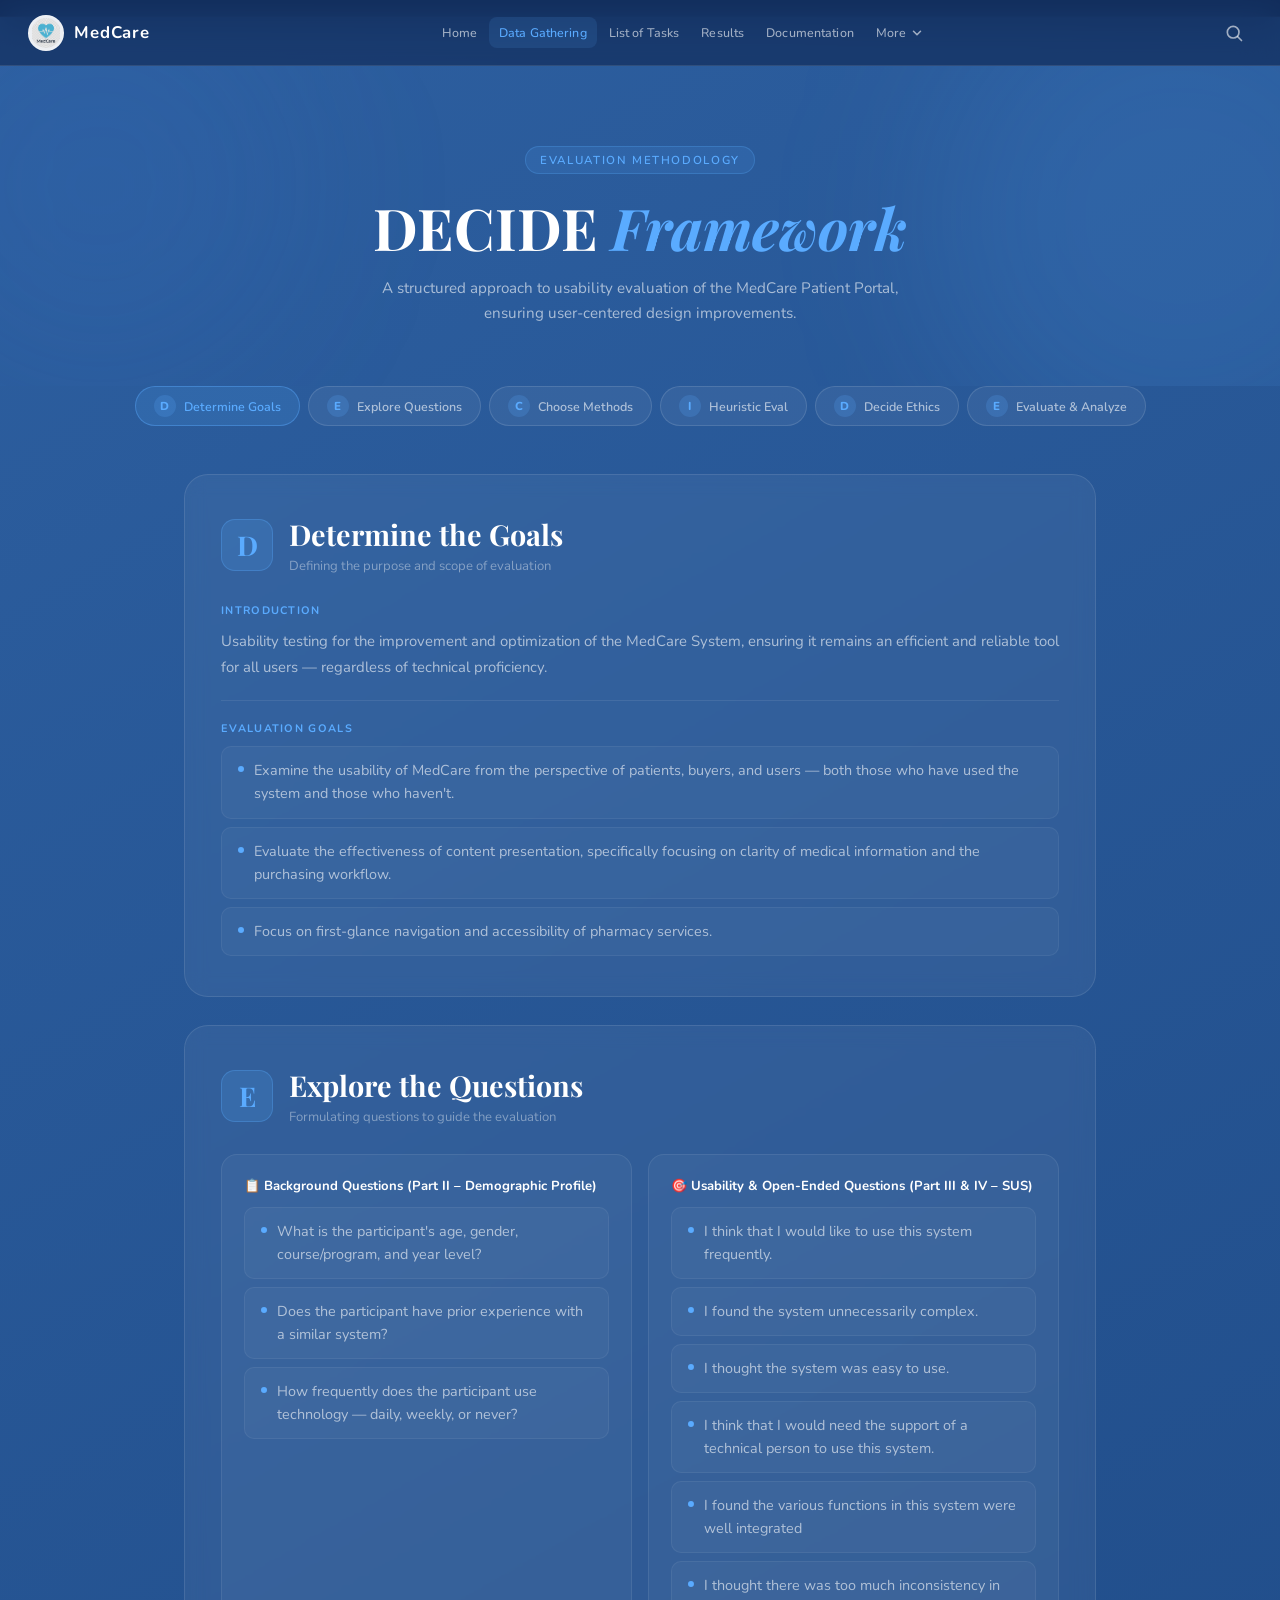
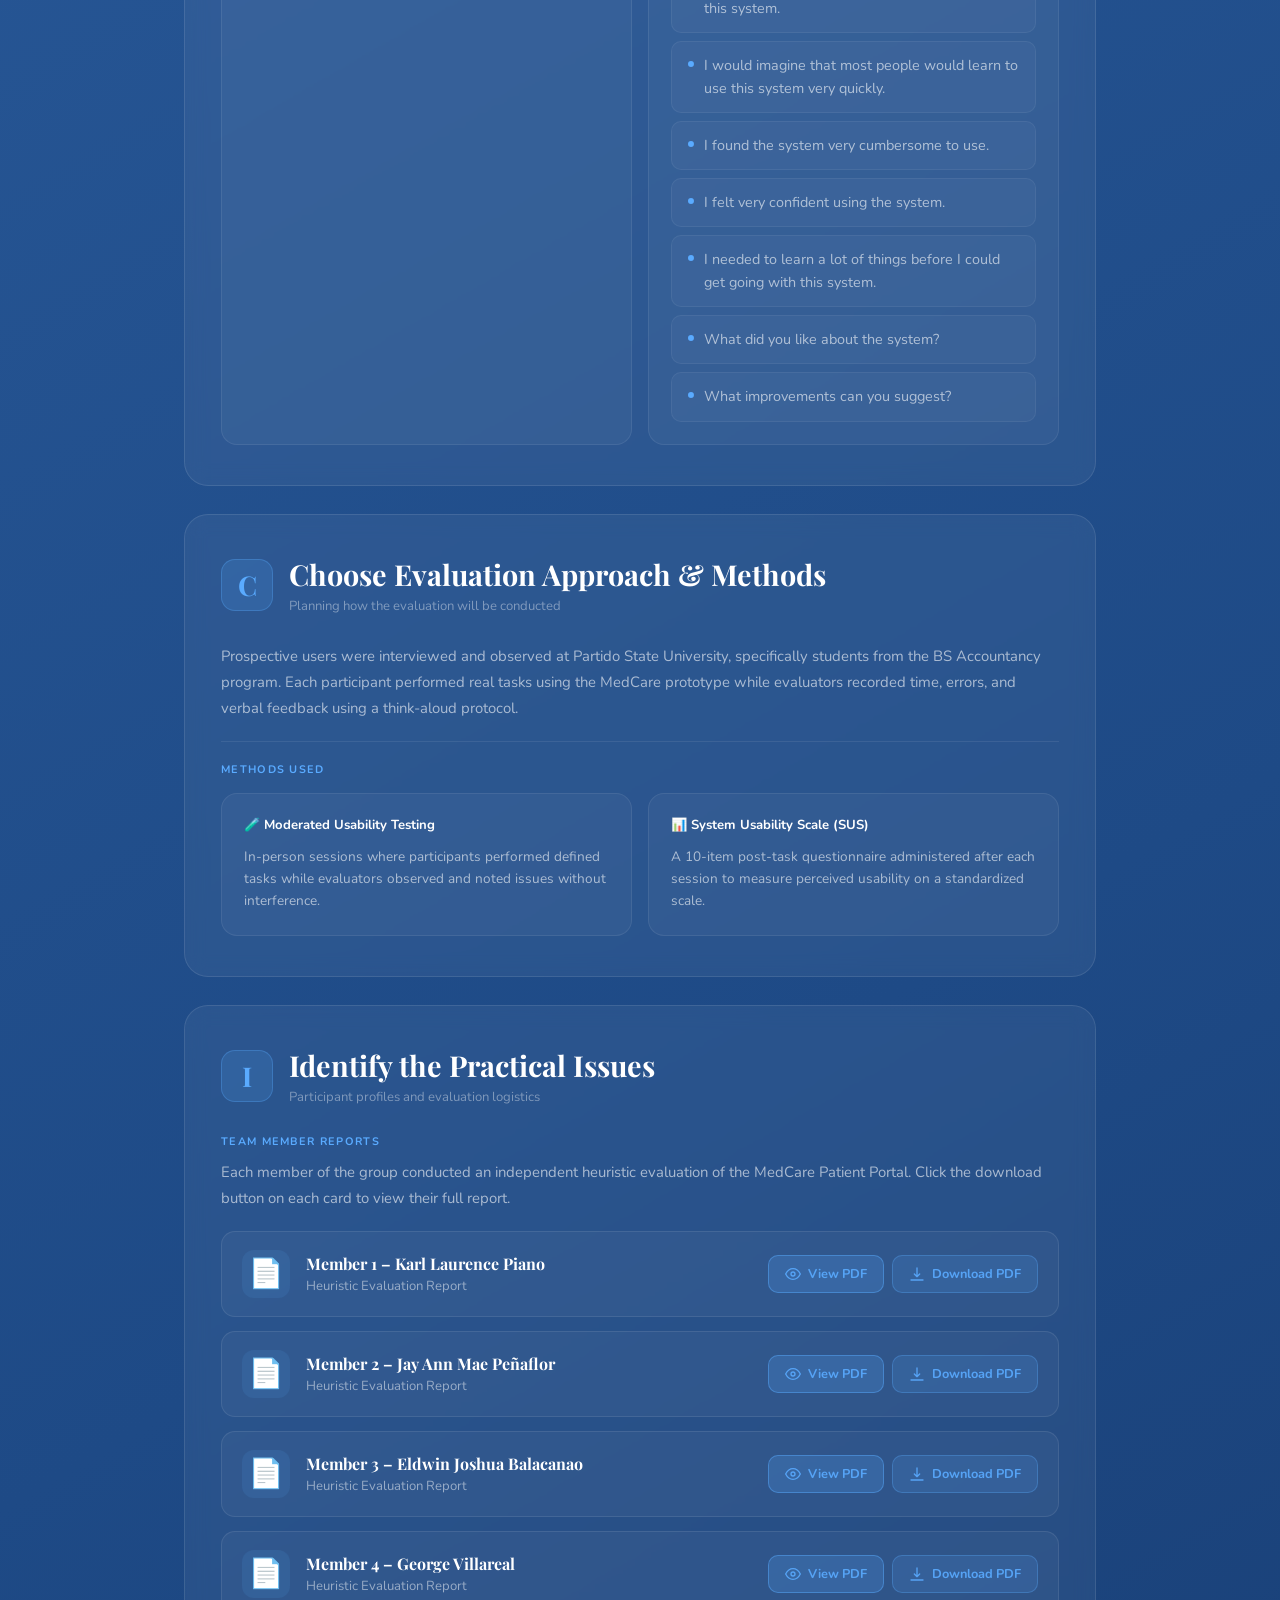
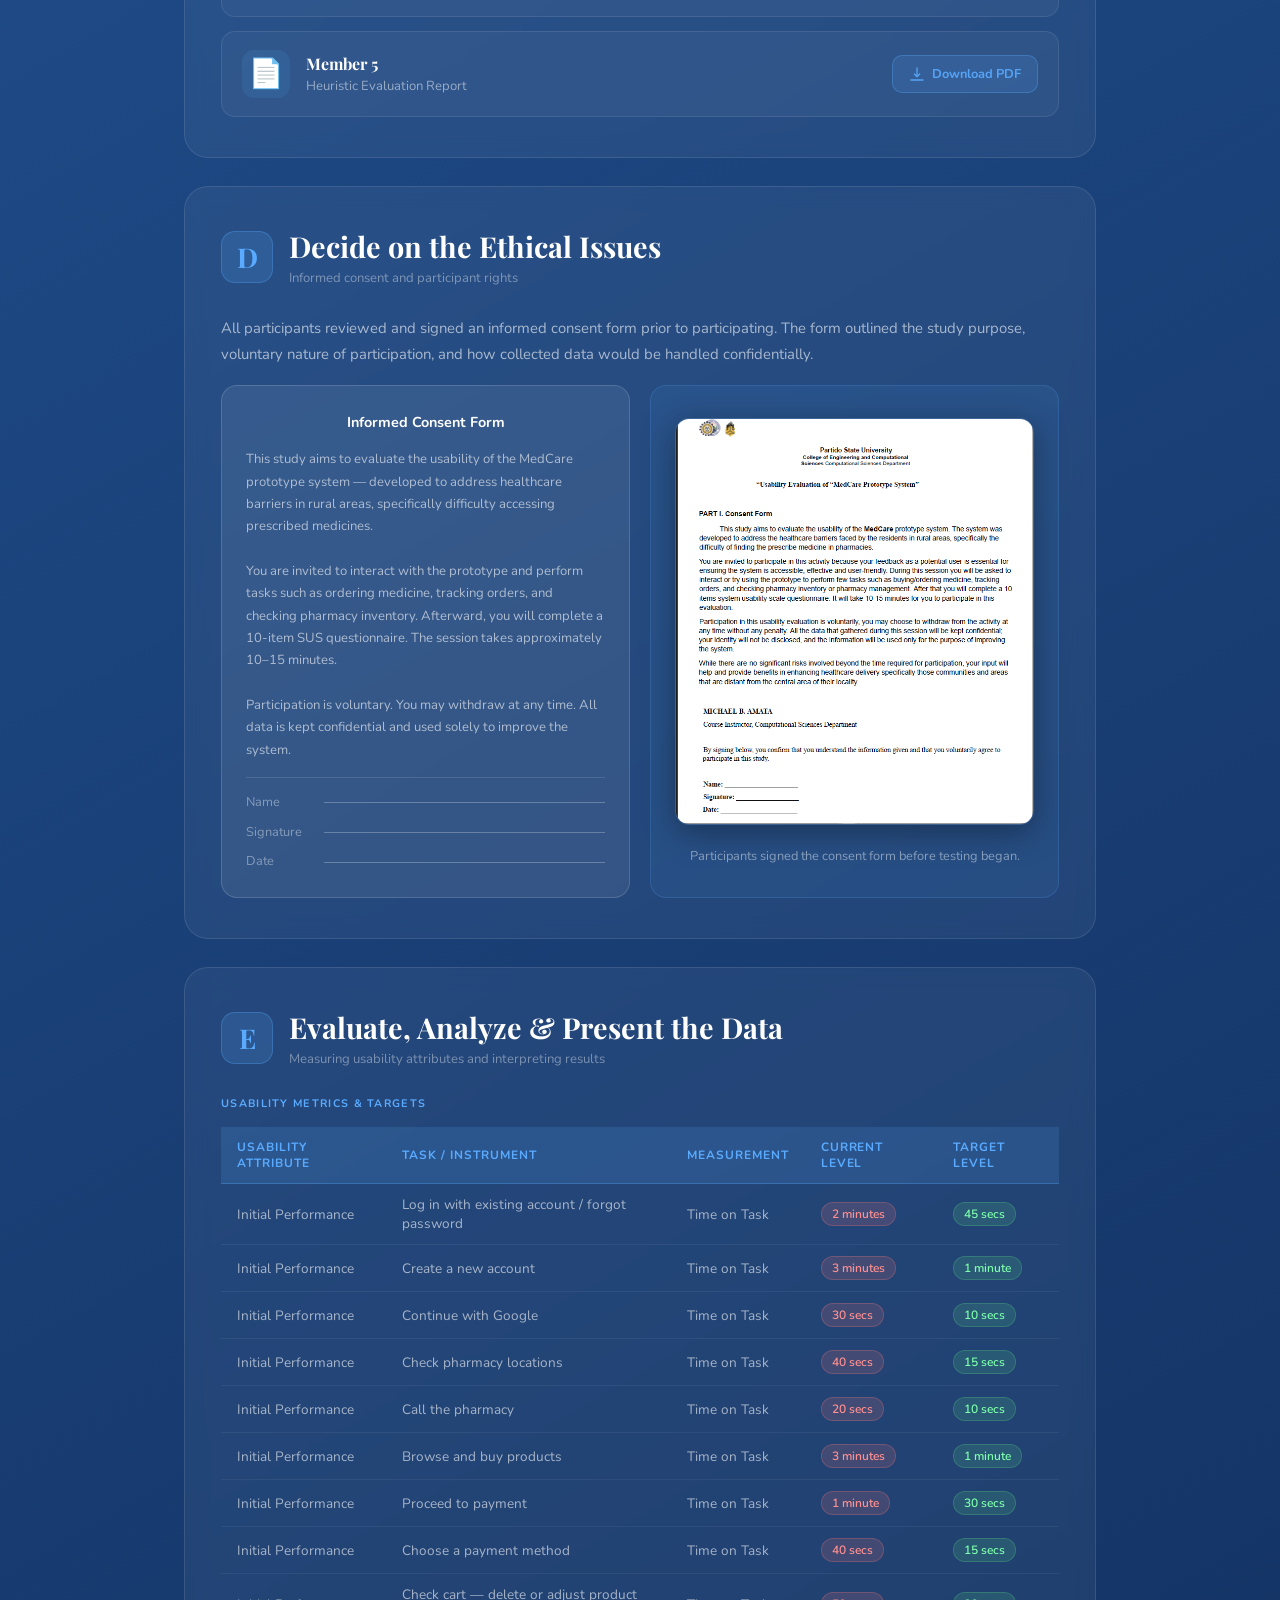
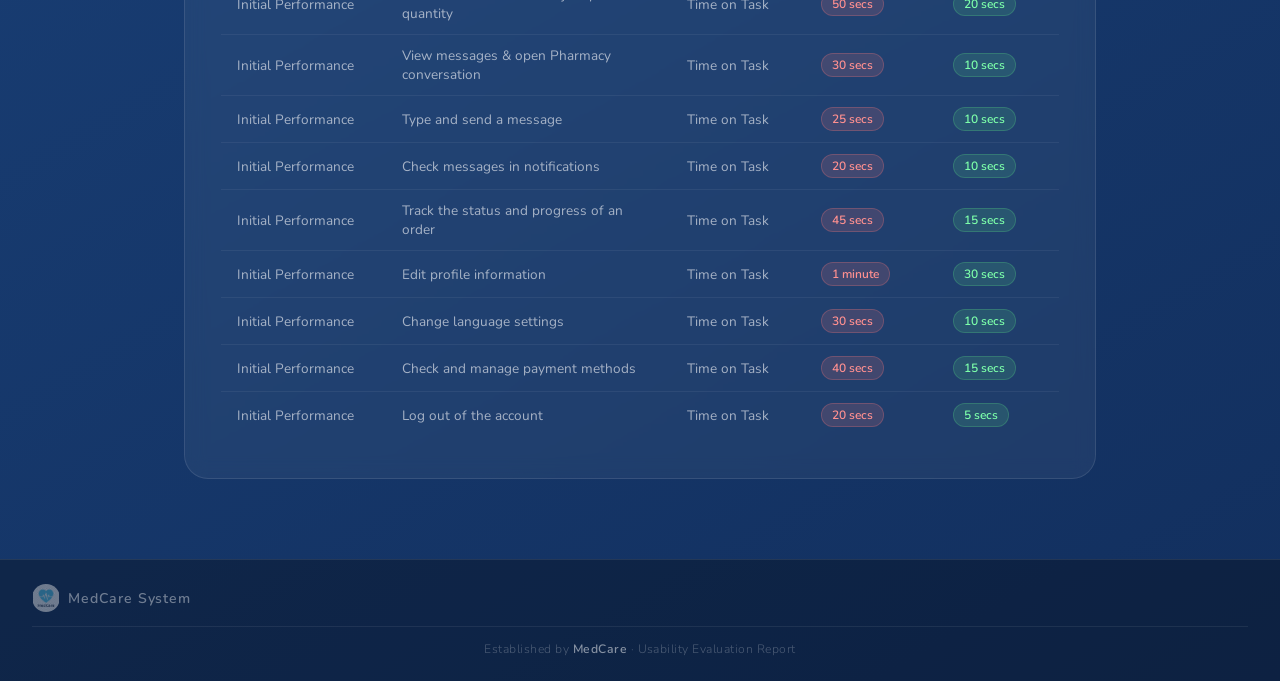
==== commit 3e64aa43: "Update data_gathering.html" ====
--- a/data_gathering.html
+++ b/data_gathering.html
@@ -75,7 +75,7 @@
 <div class="mobile-menu" id="mobileMenu">
   <a href="index.html" class="mobile-link">Home</a>
   <a href="data_gathering.html" class="mobile-link active">Data Gathering</a>
-   <li><a href="task.html" class="mobile-link">List of Tasks</a></li>
+   <a href="task.html" class="mobile-link">List of Tasks</a>
   <a href="results.html" class="mobile-link">Results</a>
   <a href="documentation.html" class="mobile-link">Documentation</a>
   <div class="mobile-divider"></div>
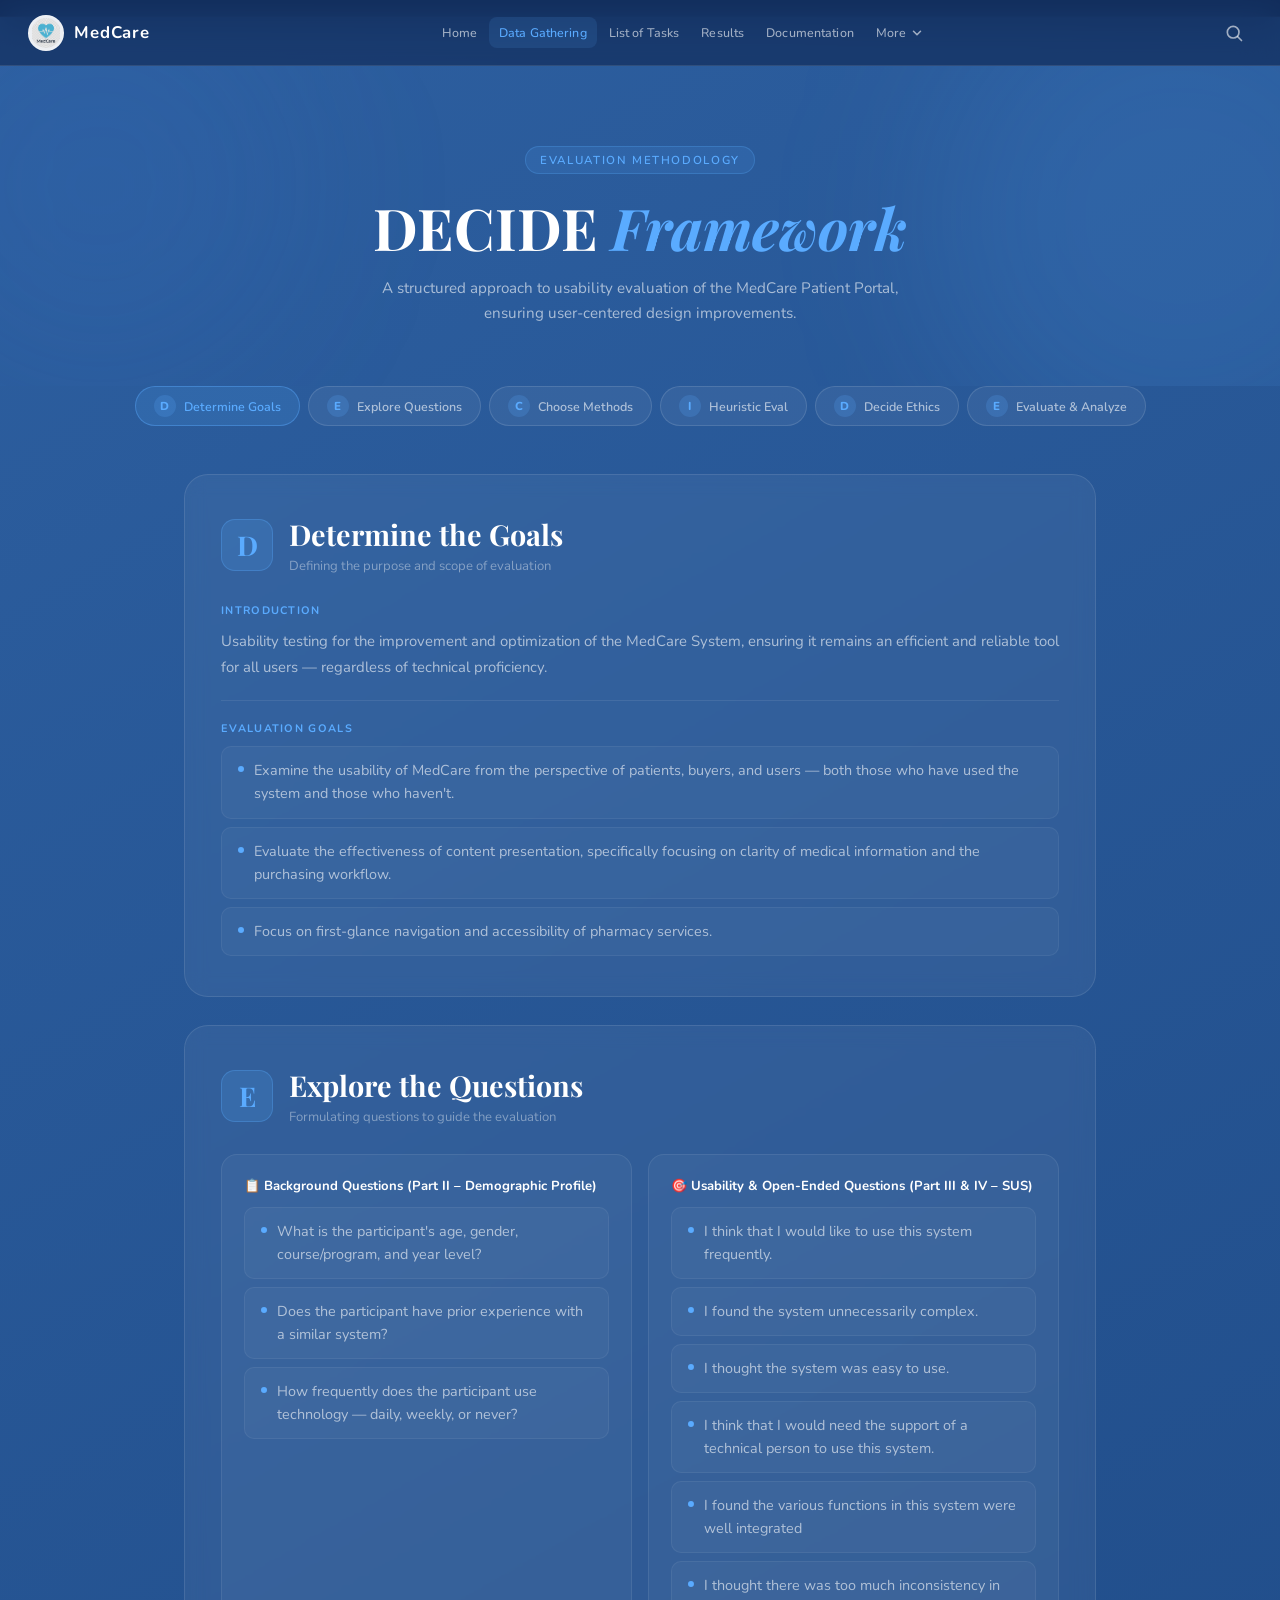
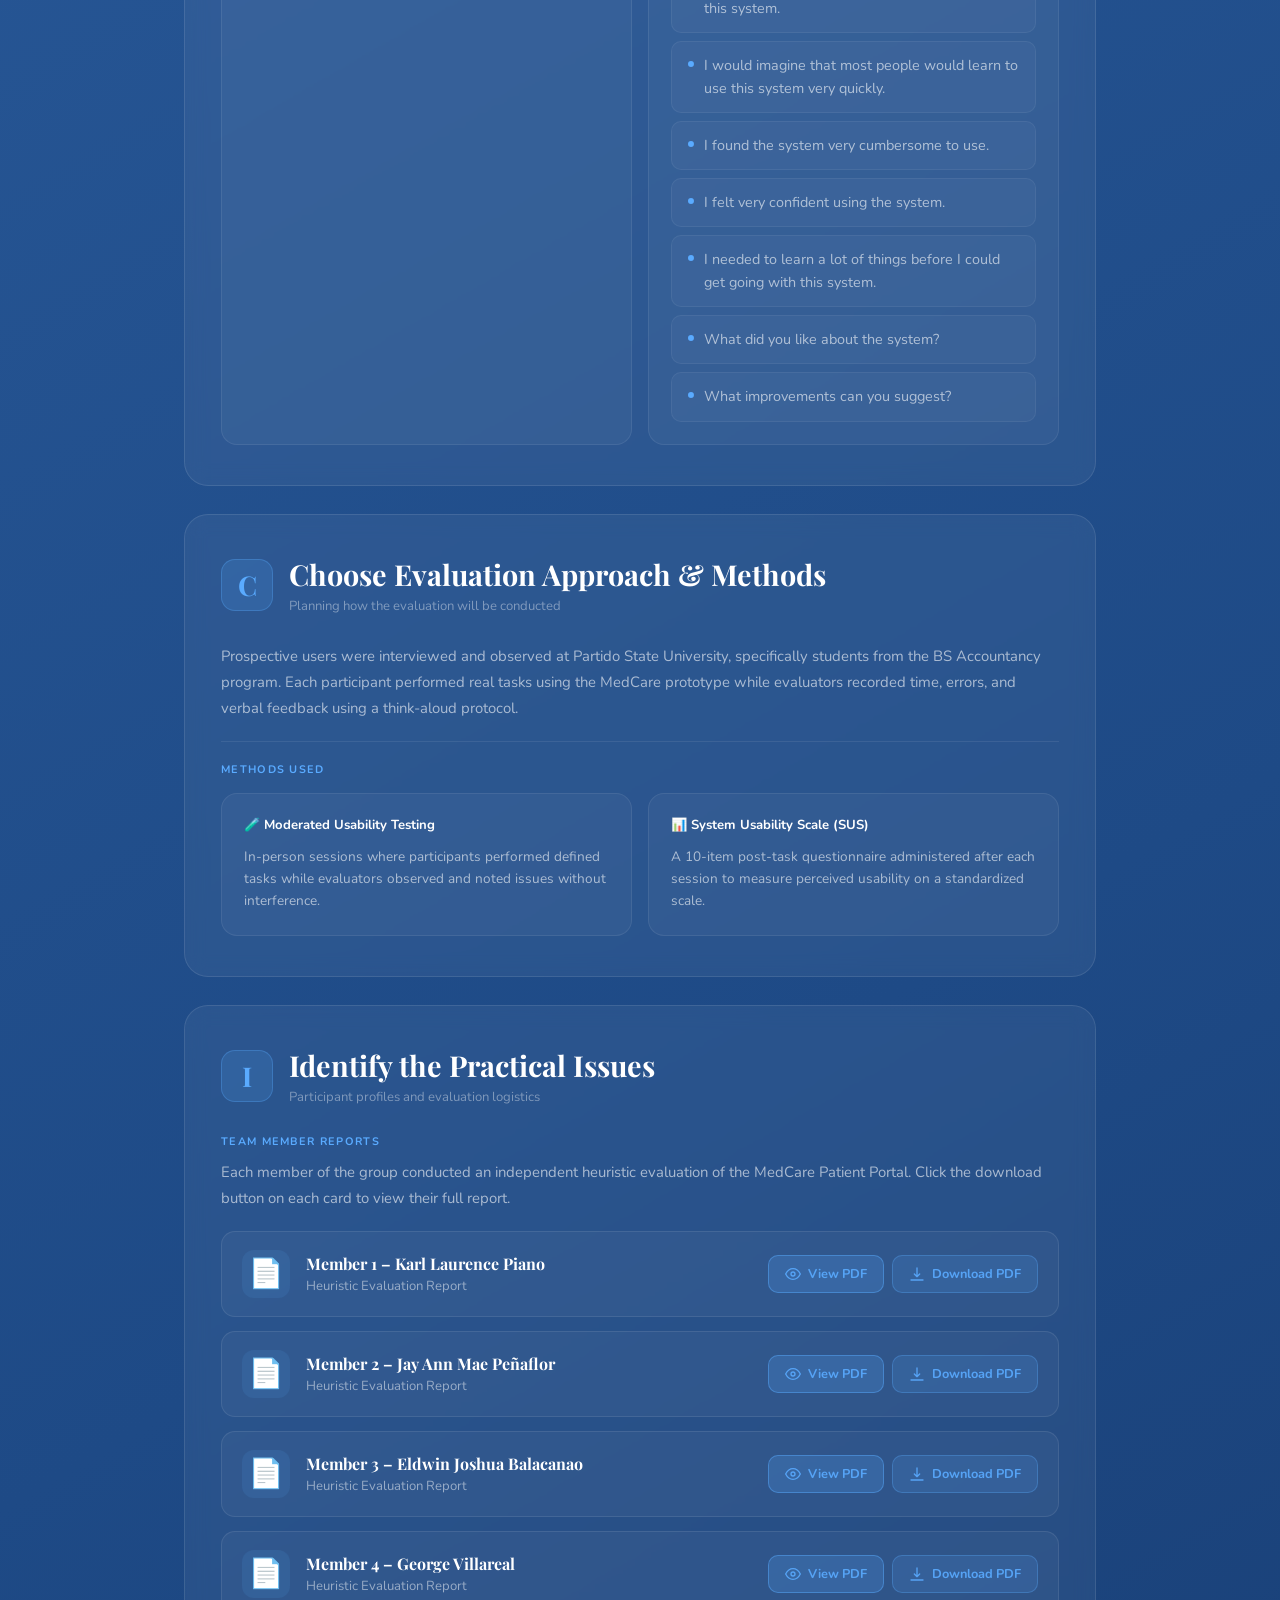
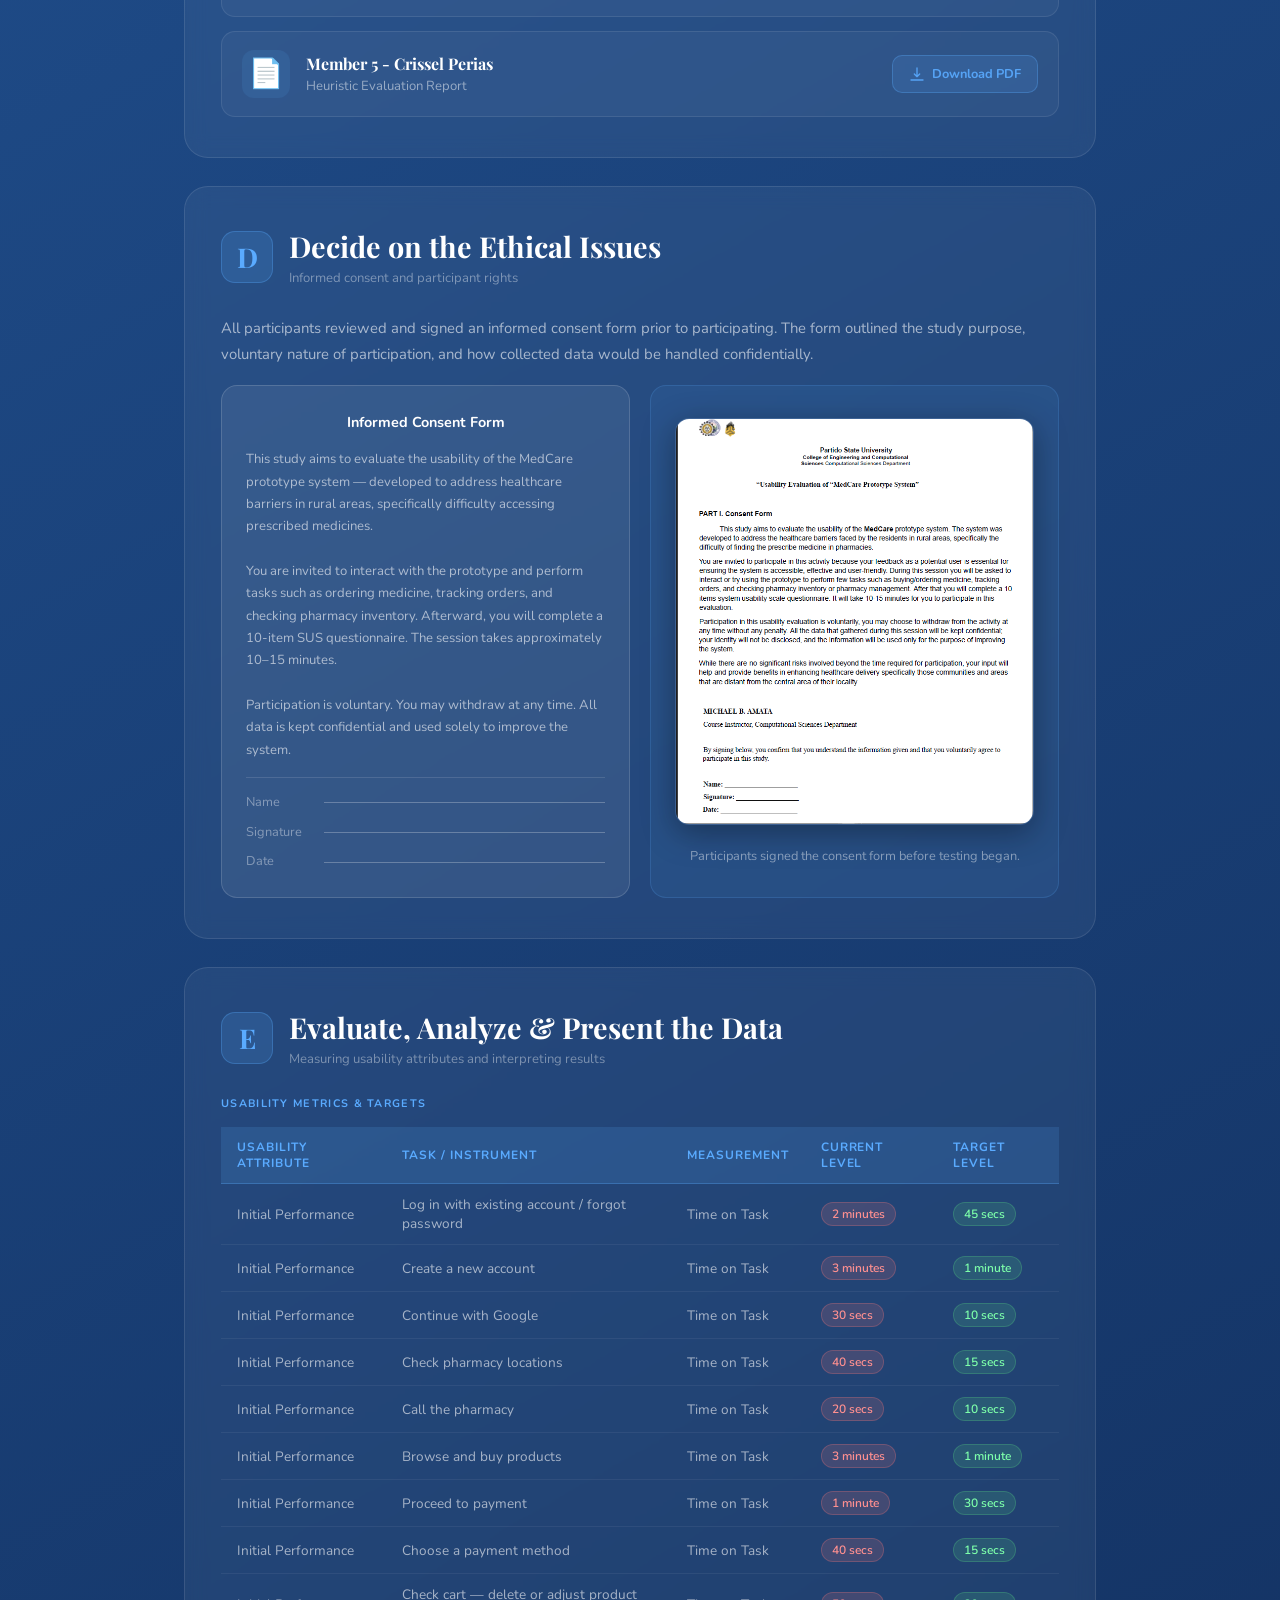
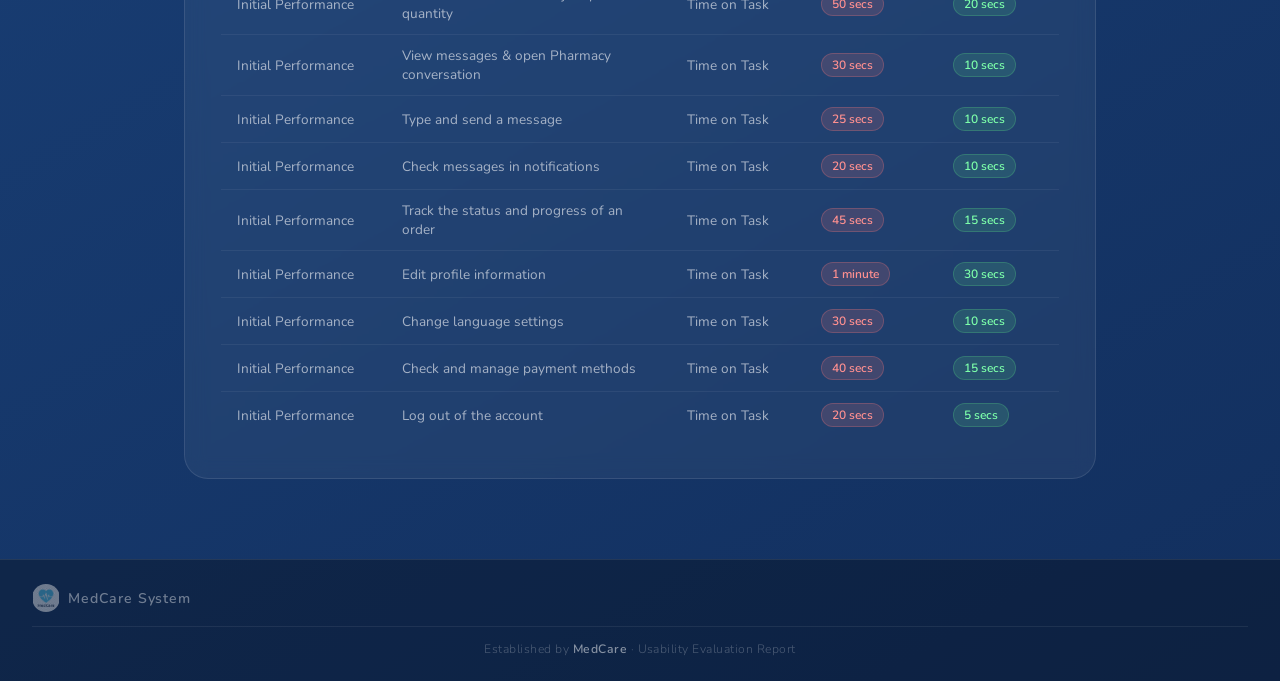
==== commit a5d401b7: "Update data_gathering.html" ====
--- a/data_gathering.html
+++ b/data_gathering.html
@@ -75,7 +75,7 @@
 <div class="mobile-menu" id="mobileMenu">
   <a href="index.html" class="mobile-link">Home</a>
   <a href="data_gathering.html" class="mobile-link active">Data Gathering</a>
-   <a href="task.html" class="mobile-link">List of Tasks</a>
+  <a href="task.html" class="mobile-link">List of Tasks</a>
   <a href="results.html" class="mobile-link">Results</a>
   <a href="documentation.html" class="mobile-link">Documentation</a>
   <div class="mobile-divider"></div>
@@ -285,10 +285,10 @@
       <div class="heuristic-card">
         <div class="heuristic-icon">📄</div>
         <div class="heuristic-info">
-          <h4>Member 5</h4>
+          <h4>Member 5 - Crissel Perias</h4>
           <p class="heuristic-name">Heuristic Evaluation Report</p>
         </div>
-        <a href="heuristic_member5.pdf" target="_blank" class="heuristic-btn" download>
+        <a href="Heuristic_Evaluation_Workbook_Perias(1).pdf" target="_blank" class="heuristic-btn" download>
           <svg viewBox="0 0 24 24" fill="none" width="16" height="16"><path d="M12 3v13m0 0l-4-4m4 4l4-4" stroke="currentColor" stroke-width="2" stroke-linecap="round" stroke-linejoin="round"/><path d="M3 21h18" stroke="currentColor" stroke-width="2" stroke-linecap="round"/></svg>
           Download PDF
         </a>
--- a/style.css
+++ b/style.css
@@ -89,6 +89,10 @@
   flex-wrap: nowrap;
 }
 
+.nav-links li {
+  list-style: none;
+}
+
 .nav-link {
   font-size: 0.78rem;
   font-weight: 500;
@@ -266,6 +270,8 @@
 }
 
 .mobile-link {
+  display: block;
+  list-style: none;
   font-size: 0.92rem;
   font-weight: 500;
   color: var(--white-60);
@@ -2007,4 +2013,4 @@
   .metrics-grid  { grid-template-columns: 1fr; }
   .page-section  { padding: 24px 20px; }
   .sus-gauge-wrap { flex-direction: column; align-items: flex-start; }
-}+}
